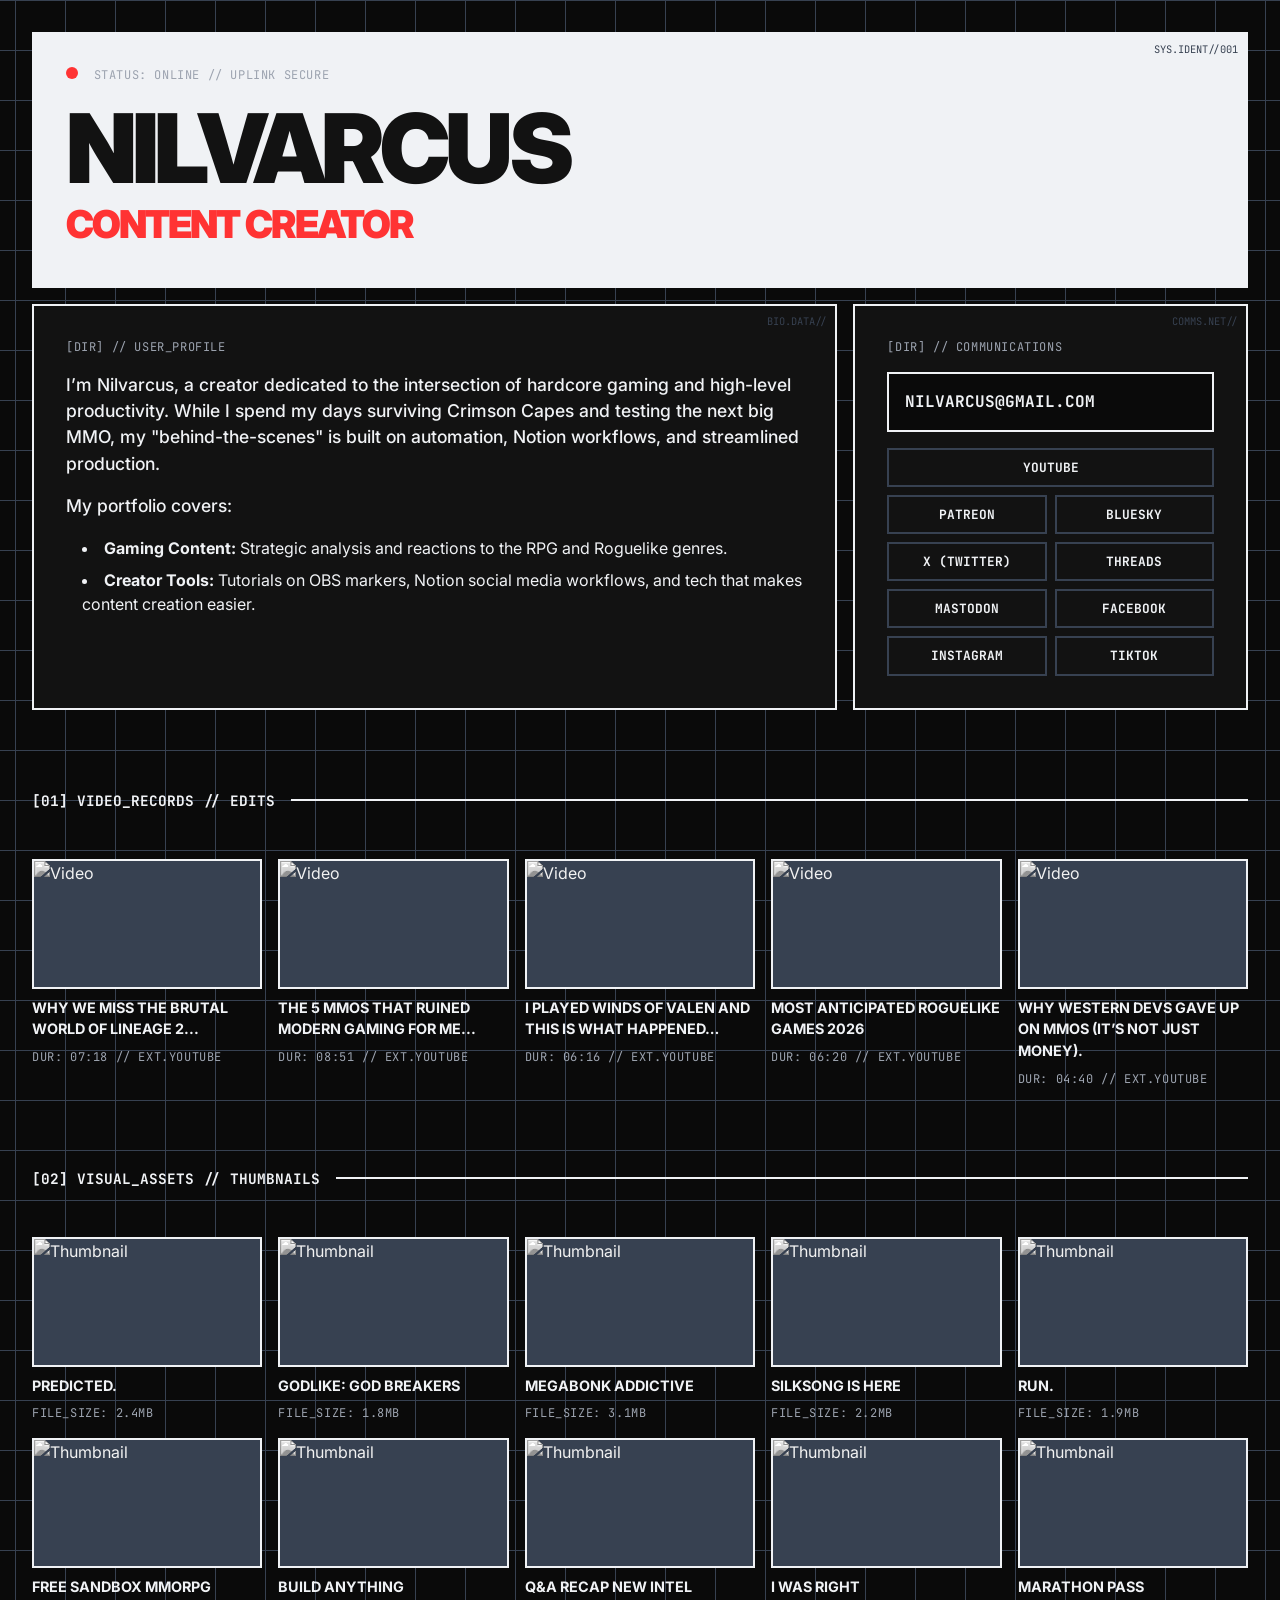
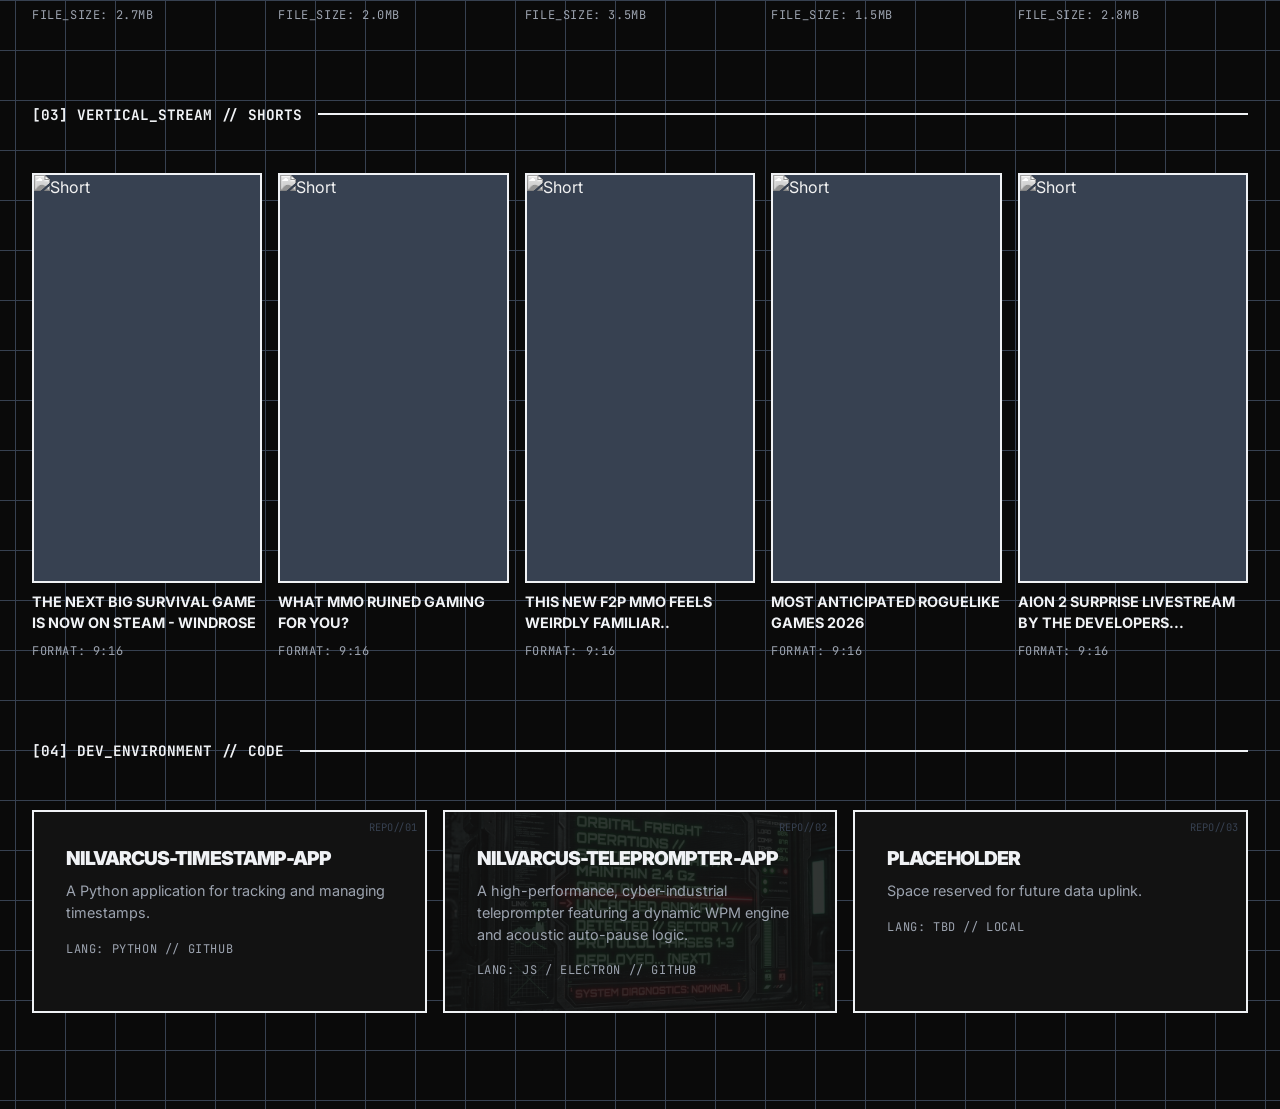
==== index.html @ 3abfadd4 "Added Patreon link and optimized social grid layout" ====
<!DOCTYPE html>
<html lang="en">

<head>
    <meta charset="UTF-8">
    <meta name="viewport" content="width=device-width, initial-scale=1.0">
    <title>NILVARCUS // DATABASE</title>
    <!-- Google Fonts for the Graphic Realism look -->
    <link
        href="https://fonts.googleapis.com/css2?family=Inter:wght@400;700;900&family=JetBrains+Mono:wght@400;700&display=swap"
        rel="stylesheet">

    <link rel="stylesheet" href="style.css">
</head>

<body>

    <div class="bento-container">

        <!-- HEADER / HERO -->
        <header class="bento-card hero" data-label="SYS.IDENT//001">
            <div class="mono-tag" style="color:var(--text-muted); margin-bottom: 1rem;">
                <span class="status-dot"></span> STATUS: ONLINE // UPLINK SECURE
            </div>
            <h1>NILVARCUS</h1>
            <h2>CONTENT CREATOR</h2>
        </header>

        <!-- ABOUT SECTION -->
        <section class="bento-card about" data-label="BIO.DATA//">
            <div class="mono-tag" style="margin-bottom: 1rem;">[DIR] // USER_PROFILE</div>
            <p>I’m Nilvarcus, a creator dedicated to the intersection of hardcore gaming and high-level productivity.
                While I spend my days surviving Crimson Capes and testing the next big MMO, my "behind-the-scenes" is
                built on automation, Notion workflows, and streamlined production.</p>
            <p style="margin-bottom: 1rem;">My portfolio covers:</p>
            <ul style="list-style-position: inside; margin-left: 1rem; margin-bottom: 1rem;">
                <li style="margin-bottom: 0.5rem;"><strong>Gaming Content:</strong> Strategic analysis and reactions to
                    the RPG and Roguelike genres.</li>
                <li><strong>Creator Tools:</strong> Tutorials on OBS markers, Notion social media workflows, and tech
                    that makes content creation easier.</li>
            </ul>
        </section>

        <!-- CONTACT & SOCIALS -->
        <section class="bento-card contact" data-label="COMMS.NET//">
            <div class="mono-tag">[DIR] // COMMUNICATIONS</div>
            <a href="mailto:Nilvarcus@gmail.com" class="email-link interactive">NILVARCUS@GMAIL.COM</a>

            <div class="social-grid">
                <a href="https://www.youtube.com/@Nilvarcus" target="_blank" class="social-btn full-width">YOUTUBE</a>
                <a href="https://www.patreon.com/cw/Nilvarcus" target="_blank" class="social-btn">PATREON</a>
                <a href="https://bsky.app/profile/nilvarcus.bsky.social" target="_blank" class="social-btn">BLUESKY</a>
                <a href="https://x.com/Nilvarcus" target="_blank" class="social-btn">X (TWITTER)</a>
                <a href="https://www.threads.com/@nilvarcus" target="_blank" class="social-btn">THREADS</a>
                <a href="https://streamers.social/@Nilvarcus" target="_blank" class="social-btn">MASTODON</a>
                <a href="https://www.facebook.com/Nilvarcus/" target="_blank" class="social-btn">FACEBOOK</a>
                <a href="https://www.instagram.com/nilvarcus/" target="_blank" class="social-btn">INSTAGRAM</a>
                <a href="https://www.tiktok.com/@nilvarcus" target="_blank" class="social-btn">TIKTOK</a>
            </div>
        </section>

        <!-- LONG-FORM VIDEOS -->
        <div style="grid-column: span 12;">
            <div class="section-header">[01] VIDEO_RECORDS // EDITS</div>
        </div>

        <div class="media-grid">
            <!-- Video Item 1 -->
            <a href="https://www.youtube.com/watch?v=8wLvxwbaZNo&t=1s" target="_blank" class="media-item">
                <div class="media-box"><img src="https://img.youtube.com/vi/8wLvxwbaZNo/maxresdefault.jpg" alt="Video">
                </div>
                <div class="media-title">Why We Miss The Brutal World Of Lineage 2...</div>
                <div class="mono-tag">DUR: 07:18 // EXT.YOUTUBE</div>
            </a>
            <!-- Video Item 2 -->
            <a href="https://youtu.be/vD6t2dggmAY?si=PiBr9JGi9i-dcYiD" target="_blank" class="media-item">
                <div class="media-box"><img src="https://img.youtube.com/vi/vD6t2dggmAY/maxresdefault.jpg" alt="Video">
                </div>
                <div class="media-title">The 5 MMOs That Ruined Modern Gaming For Me...</div>
                <div class="mono-tag">DUR: 08:51 // EXT.YOUTUBE</div>
            </a>
            <!-- Video Item 3 -->
            <a href="https://www.youtube.com/watch?v=uuQFwgBmgrY&t" target="_blank" class="media-item">
                <div class="media-box"><img src="https://img.youtube.com/vi/uuQFwgBmgrY/maxresdefault.jpg" alt="Video">
                </div>
                <div class="media-title">I Played Winds Of Valen And This is WHAT Happened…</div>
                <div class="mono-tag">DUR: 06:16 // EXT.YOUTUBE</div>
            </a>
            <!-- Video Item 4 -->
            <a href="https://youtu.be/2qkjxxqyCuw?si=rV7hCcsPzJQik1EM" target="_blank" class="media-item">
                <div class="media-box"><img src="https://img.youtube.com/vi/2qkjxxqyCuw/maxresdefault.jpg" alt="Video">
                </div>
                <div class="media-title">Most Anticipated Roguelike Games 2026</div>
                <div class="mono-tag">DUR: 06:20 // EXT.YOUTUBE</div>
            </a>
            <!-- Video Item 5 -->
            <a href="https://www.youtube.com/watch?v=YSkvpg55gPU" target="_blank" class="media-item">
                <div class="media-box"><img src="https://img.youtube.com/vi/YSkvpg55gPU/maxresdefault.jpg" alt="Video">
                </div>
                <div class="media-title">Why Western Devs Gave Up on MMOs (It’s Not Just Money).</div>
                <div class="mono-tag">DUR: 04:40 // EXT.YOUTUBE</div>
            </a>
        </div>

        <!-- THUMBNAIL ART -->
        <div style="grid-column: span 12;">
            <div class="section-header">[02] VISUAL_ASSETS // THUMBNAILS</div>
        </div>

        <div class="media-grid thumb-grid">
            <!-- Generating 10 Thumbnail Placeholders using JS below, but adding one purely in HTML as an example -->
            <a href="https://www.youtube.com/watch?v=U3a4oB4fof8" target="_blank" class="media-item">
                <div class="media-box"><img src="https://img.youtube.com/vi/U3a4oB4fof8/maxresdefault.jpg"
                        alt="Thumbnail"></div>
                <div class="media-title">Predicted.</div>
                <div class="mono-tag">FILE_SIZE: 2.4MB</div>
            </a>
            <a href="https://www.youtube.com/watch?v=uNAtKGoj_SI&t=23s&pp=0gcJCa4KAYcqIYzv" target="_blank"
                class="media-item">
                <div class="media-box"><img src="https://img.youtube.com/vi/uNAtKGoj_SI/maxresdefault.jpg"
                        alt="Thumbnail"></div>
                <div class="media-title">Godlike: God Breakers</div>
                <div class="mono-tag">FILE_SIZE: 1.8MB</div>
            </a>
            <a href="https://www.youtube.com/watch?v=H7A0boyWCVM&t=4s" target="_blank" class="media-item">
                <div class="media-box"><img src="https://img.youtube.com/vi/H7A0boyWCVM/maxresdefault.jpg"
                        alt="Thumbnail"></div>
                <div class="media-title">Megabonk Addictive</div>
                <div class="mono-tag">FILE_SIZE: 3.1MB</div>
            </a>
            <a href="https://www.youtube.com/watch?v=93KFbnkNHVo&t=203s" target="_blank" class="media-item">
                <div class="media-box"><img src="https://img.youtube.com/vi/93KFbnkNHVo/maxresdefault.jpg"
                        alt="Thumbnail"></div>
                <div class="media-title">Silksong Is Here</div>
                <div class="mono-tag">FILE_SIZE: 2.2MB</div>
            </a>
            <a href="https://www.youtube.com/watch?v=728hEKmczBE&t=1s" target="_blank" class="media-item">
                <div class="media-box"><img src="https://img.youtube.com/vi/728hEKmczBE/maxresdefault.jpg"
                        alt="Thumbnail"></div>
                <div class="media-title">Run.</div>
                <div class="mono-tag">FILE_SIZE: 1.9MB</div>
            </a>
            <a href="https://www.youtube.com/watch?v=q1qDMoct5Kg" target="_blank" class="media-item">
                <div class="media-box"><img src="https://img.youtube.com/vi/q1qDMoct5Kg/maxresdefault.jpg"
                        alt="Thumbnail"></div>
                <div class="media-title">Free Sandbox MMORPG</div>
                <div class="mono-tag">FILE_SIZE: 2.7MB</div>
            </a>
            <a href="https://www.youtube.com/watch?v=xzQAgUKbMww&t=81s" target="_blank" class="media-item">
                <div class="media-box"><img src="https://img.youtube.com/vi/xzQAgUKbMww/maxresdefault.jpg"
                        alt="Thumbnail"></div>
                <div class="media-title">Build Anything</div>
                <div class="mono-tag">FILE_SIZE: 2.0MB</div>
            </a>
            <a href="https://www.youtube.com/watch?v=qUnbCE_rZ2c&t=50s" target="_blank" class="media-item">
                <div class="media-box"><img src="https://img.youtube.com/vi/qUnbCE_rZ2c/maxresdefault.jpg"
                        alt="Thumbnail"></div>
                <div class="media-title">Q&A Recap New Intel</div>
                <div class="mono-tag">FILE_SIZE: 3.5MB</div>
            </a>
            <a href="https://www.youtube.com/watch?v=ng0nsforauw" target="_blank" class="media-item">
                <div class="media-box"><img src="https://img.youtube.com/vi/ng0nsforauw/maxresdefault.jpg"
                        alt="Thumbnail"></div>
                <div class="media-title">I Was Right</div>
                <div class="mono-tag">FILE_SIZE: 1.5MB</div>
            </a>
            <a href="https://www.youtube.com/watch?v=VPuTJ3HJSdk" target="_blank" class="media-item">
                <div class="media-box"><img src="https://img.youtube.com/vi/VPuTJ3HJSdk/maxresdefault.jpg"
                        alt="Thumbnail"></div>
                <div class="media-title">Marathon Pass</div>
                <div class="mono-tag">FILE_SIZE: 2.8MB</div>
            </a>
        </div>

        <!-- SHORT FORM CONTENT -->
        <div style="grid-column: span 12;">
            <div class="section-header">[03] VERTICAL_STREAM // SHORTS</div>
        </div>

        <div class="media-grid shorts-grid">
            <!-- Short 1 -->
            <a href="https://www.youtube.com/shorts/4mW2EWRO_vQ" target="_blank" class="media-item video-hover-item"
                data-video-id="4mW2EWRO_vQ">
                <div class="media-box">
                    <img src="https://img.youtube.com/vi/4mW2EWRO_vQ/hq720.jpg" alt="Short">
                </div>
                <div class="media-title">The Next Big Survival Game Is Now On Steam - WINDROSE</div>
                <div class="mono-tag">FORMAT: 9:16</div>
            </a>
            <!-- Short 2 -->
            <a href="https://www.youtube.com/shorts/HBVidjdJDzo" target="_blank" class="media-item video-hover-item"
                data-video-id="HBVidjdJDzo">
                <div class="media-box">
                    <img src="https://img.youtube.com/vi/HBVidjdJDzo/hq720.jpg" alt="Short">
                </div>
                <div class="media-title">What MMO Ruined gaming for you?</div>
                <div class="mono-tag">FORMAT: 9:16</div>
            </a>
            <!-- Short 3 -->
            <a href="https://www.youtube.com/shorts/LsSQgPjr8c0" target="_blank" class="media-item video-hover-item"
                data-video-id="LsSQgPjr8c0">
                <div class="media-box">
                    <img src="https://img.youtube.com/vi/LsSQgPjr8c0/hq720.jpg" alt="Short">
                </div>
                <div class="media-title">This New F2P MMO Feels Weirdly Familiar..</div>
                <div class="mono-tag">FORMAT: 9:16</div>
            </a>
            <!-- Short 4 -->
            <a href="https://www.youtube.com/shorts/ws7rFDSNGMU" target="_blank" class="media-item video-hover-item"
                data-video-id="ws7rFDSNGMU">
                <div class="media-box">
                    <img src="https://img.youtube.com/vi/ws7rFDSNGMU/hq720.jpg" alt="Short">
                </div>
                <div class="media-title">Most Anticipated Roguelike Games 2026</div>
                <div class="mono-tag">FORMAT: 9:16</div>
            </a>
            <!-- Short 5 -->
            <a href="https://www.youtube.com/shorts/uhY5uO81K-s" target="_blank" class="media-item video-hover-item"
                data-video-id="uhY5uO81K-s">
                <div class="media-box">
                    <img src="https://img.youtube.com/vi/uhY5uO81K-s/hq720.jpg" alt="Short">
                </div>
                <div class="media-title">Aion 2 Surprise Livestream by the developers...</div>
                <div class="mono-tag">FORMAT: 9:16</div>
            </a>
        </div>

        <!-- CODING PROJECTS -->
        <div style="grid-column: span 12;">
            <div class="section-header">[04] DEV_ENVIRONMENT // CODE</div>
        </div>

        <div class="media-grid code-grid" style="margin-bottom: 4rem;">
            <!-- Code Projects -->
            <a href="https://github.com/Nilvarcus/Nilvarcus-Timestamp-App" target="_blank"
                class="bento-card interactive" data-label="REPO//01">
                <h3 style="margin-bottom: 0.5rem; font-size: 1.2rem;">Nilvarcus-Timestamp-App</h3>
                <p style="font-size: 0.9rem; margin-bottom: 1rem; color: var(--text-muted);">A Python application for
                    tracking and managing timestamps.</p>
                <div class="mono-tag">LANG: PYTHON // GITHUB</div>
            </a>
            <a href="https://github.com/Nilvarcus/Nilvarcus-Teleprompter-App" target="_blank"
                class="bento-card interactive" data-label="REPO//02"
                style="background-image: linear-gradient(rgba(18, 18, 18, 0.85), rgba(18, 18, 18, 0.85)), url('assets/teleprompter-preview.png'); background-size: cover; background-position: center;">
                <h3 style="margin-bottom: 0.5rem; font-size: 1.2rem;">Nilvarcus-Teleprompter-App</h3>
                <p style="font-size: 0.9rem; margin-bottom: 1rem; color: var(--text-muted);">A high-performance,
                    cyber-industrial teleprompter featuring a dynamic WPM engine and acoustic auto-pause logic.</p>
                <div class="mono-tag">LANG: JS / ELECTRON // GITHUB</div>
            </a>
            <a href="#" class="bento-card interactive" data-label="REPO//03">
                <h3 style="margin-bottom: 0.5rem; font-size: 1.2rem;">PLACEHOLDER</h3>
                <p style="font-size: 0.9rem; margin-bottom: 1rem; color: var(--text-muted);">Space reserved for future
                    data uplink.</p>
                <div class="mono-tag">LANG: TBD // LOCAL</div>
            </a>
        </div>

    </div>

    <!-- MODAL OVERLAY -->
    <div id="image-modal" class="modal">
        <span class="modal-close" id="modal-close">&times;</span>
        <img class="modal-content" id="modal-img">
    </div>

    <!-- Optional JS for minor tech effects (Terminal scrambling effect on hover) -->
    <script>
        // Modal Logic
        const modal = document.getElementById('image-modal');
        const modalImg = document.getElementById('modal-img');
        const modalClose = document.getElementById('modal-close');

        // Target only the thumbnail grid
        document.querySelectorAll('.thumb-grid .media-item').forEach(item => {
            item.addEventListener('click', event => {
                event.preventDefault(); // Prevent opening YouTube link
                const imgSrc = item.querySelector('img').src;
                modalImg.src = imgSrc;
                modal.classList.add('active');
            });
        });

        // Close modal handlers
        modalClose.addEventListener('click', () => {
            modal.classList.remove('active');
        });

        modal.addEventListener('click', (event) => {
            if (event.target === modal) {
                modal.classList.remove('active');
            }
        });

        // Hover Video Preview Logic
        document.querySelectorAll('.video-hover-item').forEach(item => {
            const box = item.querySelector('.media-box');
            const videoId = item.getAttribute('data-video-id');
            let hoverTimeout;

            item.addEventListener('mouseenter', () => {
                hoverTimeout = setTimeout(() => {
                    if (!box.querySelector('iframe')) {
                        const iframe = document.createElement('iframe');
                        iframe.src = `https://www.youtube.com/embed/${videoId}?autoplay=1&mute=1&controls=0&modestbranding=1&loop=1&playlist=${videoId}`;
                        iframe.style.position = 'absolute';
                        iframe.style.top = '0';
                        iframe.style.left = '0';
                        iframe.style.width = '100%';
                        iframe.style.height = '100%';
                        iframe.style.border = 'none';
                        iframe.style.pointerEvents = 'none';
                        box.appendChild(iframe);
                    }
                }, 300); // 300ms delay to prevent accidental loads while quickly moving the mouse
            });

            item.addEventListener('mouseleave', () => {
                clearTimeout(hoverTimeout);
                const iframe = box.querySelector('iframe');
                if (iframe) {
                    iframe.remove();
                }
            });
        });

        // Terminal scrambling effect on hover (FIXED FOR SMOOTHNESS)
        const letters = "ABCDEFGHIJKLMNOPQRSTUVWXYZ0123456789";

        document.querySelectorAll('.media-item').forEach(item => {
            const titleElement = item.querySelector('.media-title');
            if (!titleElement) return;

            // Use textContent instead of innerText to prevent layout-read bugs
            const originalText = titleElement.textContent;

            item.addEventListener('mouseenter', event => {
                let iterations = 0;

                // Clear any existing interval if the user moves the mouse fast
                clearInterval(item.hoverInterval);

                item.hoverInterval = setInterval(() => {
                    // Map over the original text length, not the mutating text
                    titleElement.textContent = originalText.split("")
                        .map((letter, index) => {
                            if (index < iterations) {
                                return originalText[index];
                            }
                            // Crucial Fix: Preserve spaces so word-wrapping stays exact 
                            // and doesn't cause the card to resize and glitch the mouse hover
                            if (originalText[index] === " ") {
                                return " ";
                            }
                            return letters[Math.floor(Math.random() * 26)];
                        })
                        .join("");

                    if (iterations >= originalText.length) {
                        clearInterval(item.hoverInterval);
                    }

                    // Reveal letters slightly slower (1/2 at a time) for a smoother look
                    iterations += 1 / 2;
                }, 30);
            });

            item.addEventListener('mouseleave', event => {
                clearInterval(item.hoverInterval);
                titleElement.textContent = originalText;
            });
        });
    </script>
</body>

</html>
---- style.css ----
/* =========================================
   CORE VARIABLES (THEME CONFIGURATION)
   ========================================= */
:root {
    --bg-color: #0A0A0A;
    /* Deep Void Black */
    --surface-color: #121212;
    /* Dark Surface Grey */
    --text-main: #F0F2F5;
    /* High-Vis Off-White */
    --text-muted: #9CA3AF;
    /* Technical Muted Grey */
    --border-color: #374151;
    /* Subtle Interface Lines */
    --accent-red: #FF3333;
    /* High-Vis Tactical Red */

    --font-sans: 'Inter', sans-serif;
    --font-mono: 'JetBrains Mono', monospace;
}

/* =========================================
   GLOBAL RESETS & BASE STYLES
   ========================================= */
* {
    box-sizing: border-box;
    margin: 0;
    padding: 0;
}

body {
    background-color: var(--bg-color);
    color: var(--text-main);
    font-family: var(--font-sans);
    line-height: 1.5;
    padding: 2rem;
    /* subtle blueprint grid background */
    background-image: linear-gradient(var(--border-color) 1px, transparent 1px),
        linear-gradient(90deg, var(--border-color) 1px, transparent 1px);
    background-size: 50px 50px;
    background-position: center top;
}

a {
    text-decoration: none;
    color: inherit;
}

/* =========================================
   TYPOGRAPHY & UTILITIES
   ========================================= */
h1,
h2,
h3 {
    text-transform: uppercase;
    letter-spacing: -0.05em;
    font-weight: 900;
}

.mono-tag {
    font-family: var(--font-mono);
    font-size: 0.75rem;
    text-transform: uppercase;
    color: var(--text-muted);
    letter-spacing: 0.05em;
}

.section-header {
    display: flex;
    align-items: center;
    gap: 1rem;
    margin: 4rem 0 2rem 0;
    font-family: var(--font-mono);
    font-size: 0.9rem;
    font-weight: 700;
    color: var(--text-main);
}

.section-header::after {
    content: "";
    flex-grow: 1;
    height: 2px;
    background-color: var(--text-main);
}

/* =========================================
   BENTO GRID SYSTEM
   ========================================= */
.bento-container {
    max-width: 1400px;
    margin: 0 auto;
    display: grid;
    grid-template-columns: repeat(12, 1fr);
    gap: 1rem;
}

.bento-card {
    background: var(--surface-color);
    border: 2px solid var(--text-main);
    /* Sharp, bold borders */
    padding: 2rem;
    position: relative;
    transition: all 0.1s ease-out;
    /* Snappy, industrial transition */
    overflow: hidden;
}

/* Decal System (Fake data tags in corners) */
.bento-card::before {
    content: attr(data-label);
    position: absolute;
    top: 0.5rem;
    right: 0.5rem;
    font-family: var(--font-mono);
    font-size: 0.65rem;
    color: var(--border-color);
}

/* Interactive Hover State */
.bento-card.interactive:hover {
    background-color: var(--accent-red);
    color: var(--surface-color);
    border-color: var(--text-main);
    transform: translateY(-4px);
    box-shadow: 8px 8px 0px var(--text-main);
    cursor: pointer;
}

.bento-card.interactive:hover .mono-tag,
.bento-card.interactive:hover p,
.bento-card.interactive:hover::before {
    color: var(--surface-color);
}

/* =========================================
   SPECIFIC SECTIONS
   ========================================= */

/* Hero Identity */
.hero {
    grid-column: span 12;
    display: flex;
    flex-direction: column;
    justify-content: center;
    background: var(--text-main);
    color: var(--surface-color);
}

.hero h1 {
    font-size: clamp(3rem, 8vw, 6rem);
    line-height: 1;
}

.hero h2 {
    color: var(--accent-red);
    font-size: clamp(1.5rem, 3vw, 2.5rem);
}

.status-dot {
    display: inline-block;
    width: 12px;
    height: 12px;
    background: var(--accent-red);
    border-radius: 50%;
    margin-right: 8px;
    animation: blink 2s infinite;
}

/* About Section */
.about {
    grid-column: span 8;
}

.about p {
    font-size: 1.1rem;
    margin-bottom: 1rem;
    font-weight: 500;
}

/* Contact & Socials */
.contact {
    grid-column: span 4;
    display: flex;
    flex-direction: column;
    gap: 1rem;
}

.email-link {
    display: inline-block;
    background: var(--bg-color);
    border: 2px solid var(--text-main);
    padding: 1rem;
    font-weight: 700;
    font-family: var(--font-mono);
}

.social-grid {
    display: grid;
    grid-template-columns: repeat(2, 1fr);
    gap: 0.5rem;
    margin-top: auto;
}

.social-btn {
    border: 2px solid var(--border-color);
    padding: 0.5rem;
    text-align: center;
    font-family: var(--font-mono);
    font-size: 0.8rem;
    font-weight: 700;
    transition: 0.1s;
}

.social-btn.full-width {
    grid-column: span 2;
}

.social-btn:hover {
    background: var(--text-main);
    color: var(--surface-color);
    border-color: var(--text-main);
}

/* Media Grids (Videos, Thumbnails, etc) */
.media-grid {
    grid-column: span 12;
    display: grid;
    grid-template-columns: repeat(5, 1fr);
    gap: 1rem;
}

.media-grid.thumb-grid {
    grid-template-columns: repeat(5, 1fr);
}

.media-grid.code-grid {
    grid-template-columns: repeat(3, 1fr);
}

.media-item {
    display: flex;
    flex-direction: column;
    gap: 0.5rem;
}

.media-box {
    background: var(--border-color);
    aspect-ratio: 16/9;
    width: 100%;
    border: 2px solid var(--text-main);
    position: relative;
    overflow: hidden;
    transition: 0.1s;
}

/* Shorts are vertical */
.shorts-grid .media-box {
    aspect-ratio: 9/16;
}

.media-box img {
    width: 100%;
    height: 100%;
    object-fit: cover;
    filter: grayscale(100%);
    /* Fits the sterile vibe */
    transition: 0.1s;
}

.media-item:hover .media-box {
    border-color: var(--accent-red);
    box-shadow: 4px 4px 0px var(--accent-red);
}

.media-item:hover img {
    filter: grayscale(0%);
    /* Color returns on hover */
}

.media-title {
    font-weight: 700;
    font-size: 0.9rem;
    text-transform: uppercase;
}

/* Animations & Responsiveness */
@keyframes blink {

    0%,
    100% {
        opacity: 1;
    }

    50% {
        opacity: 0;
    }
}

@media (max-width: 1024px) {
    .about {
        grid-column: span 12;
    }

    .contact {
        grid-column: span 12;
    }

    .media-grid {
        grid-template-columns: repeat(2, 1fr);
    }

    .media-grid.thumb-grid {
        grid-template-columns: repeat(3, 1fr);
    }
}

@media (max-width: 768px) {
    body {
        padding: 1rem;
    }

    .media-grid,
    .media-grid.thumb-grid,
    .media-grid.code-grid {
        grid-template-columns: 1fr;
    }
}

/* =========================================
   MODAL OVERLAY
   ========================================= */
.modal {
    display: none;
    position: fixed;
    z-index: 1000;
    left: 0;
    top: 0;
    width: 100%;
    height: 100%;
    background-color: rgba(10, 10, 10, 0.9);
    /* Heavy Black with opacity */
    justify-content: center;
    align-items: center;
}

.modal.active {
    display: flex;
}

.modal-content {
    max-width: 90%;
    max-height: 90%;
    border: 2px solid var(--accent-red);
    box-shadow: 8px 8px 0px var(--text-main);
    animation: zoomIn 0.2s ease-out;
}

.modal-close {
    position: absolute;
    top: 20px;
    right: 30px;
    color: var(--surface-color);
    font-size: 40px;
    font-weight: 900;
    cursor: pointer;
    font-family: var(--font-mono);
    transition: color 0.2s;
}

.modal-close:hover {
    color: var(--accent-red);
}

@keyframes zoomIn {
    from {
        transform: scale(0.95);
        opacity: 0;
    }

    to {
        transform: scale(1);
        opacity: 1;
    }
}
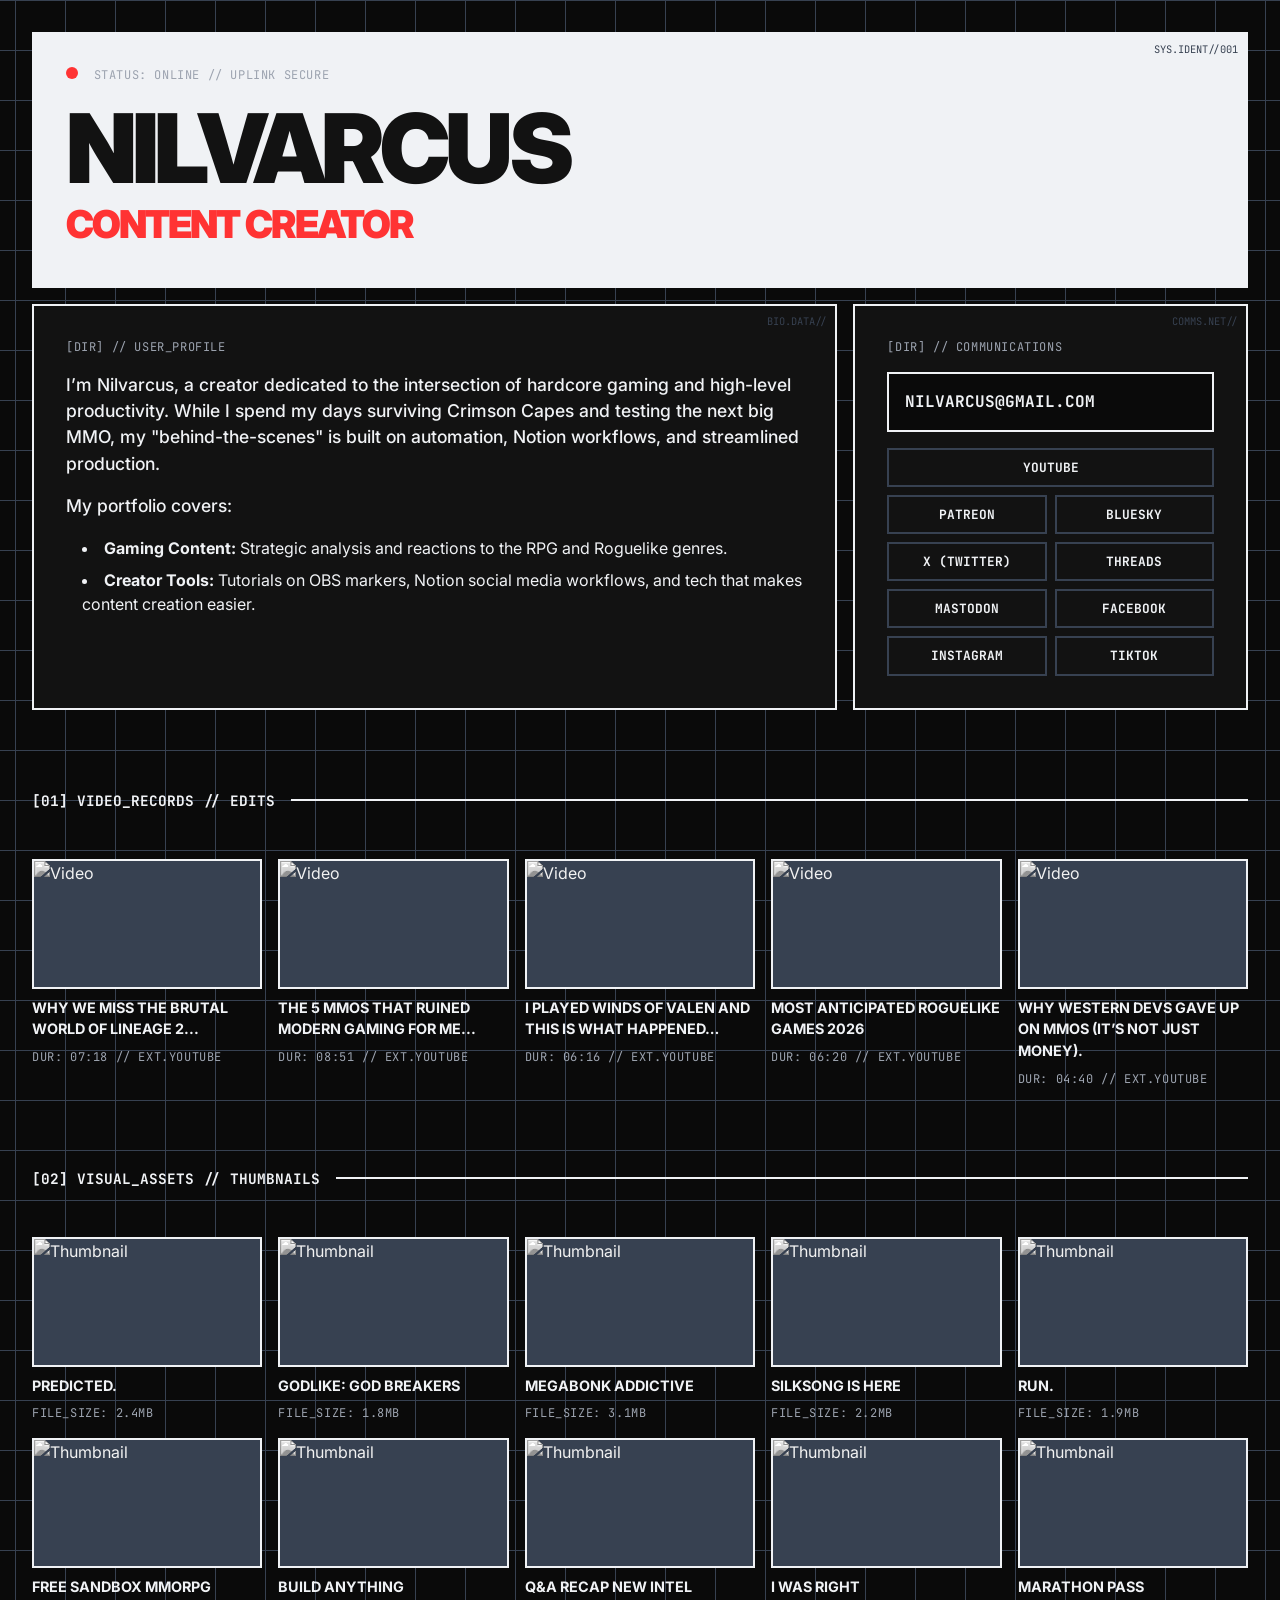
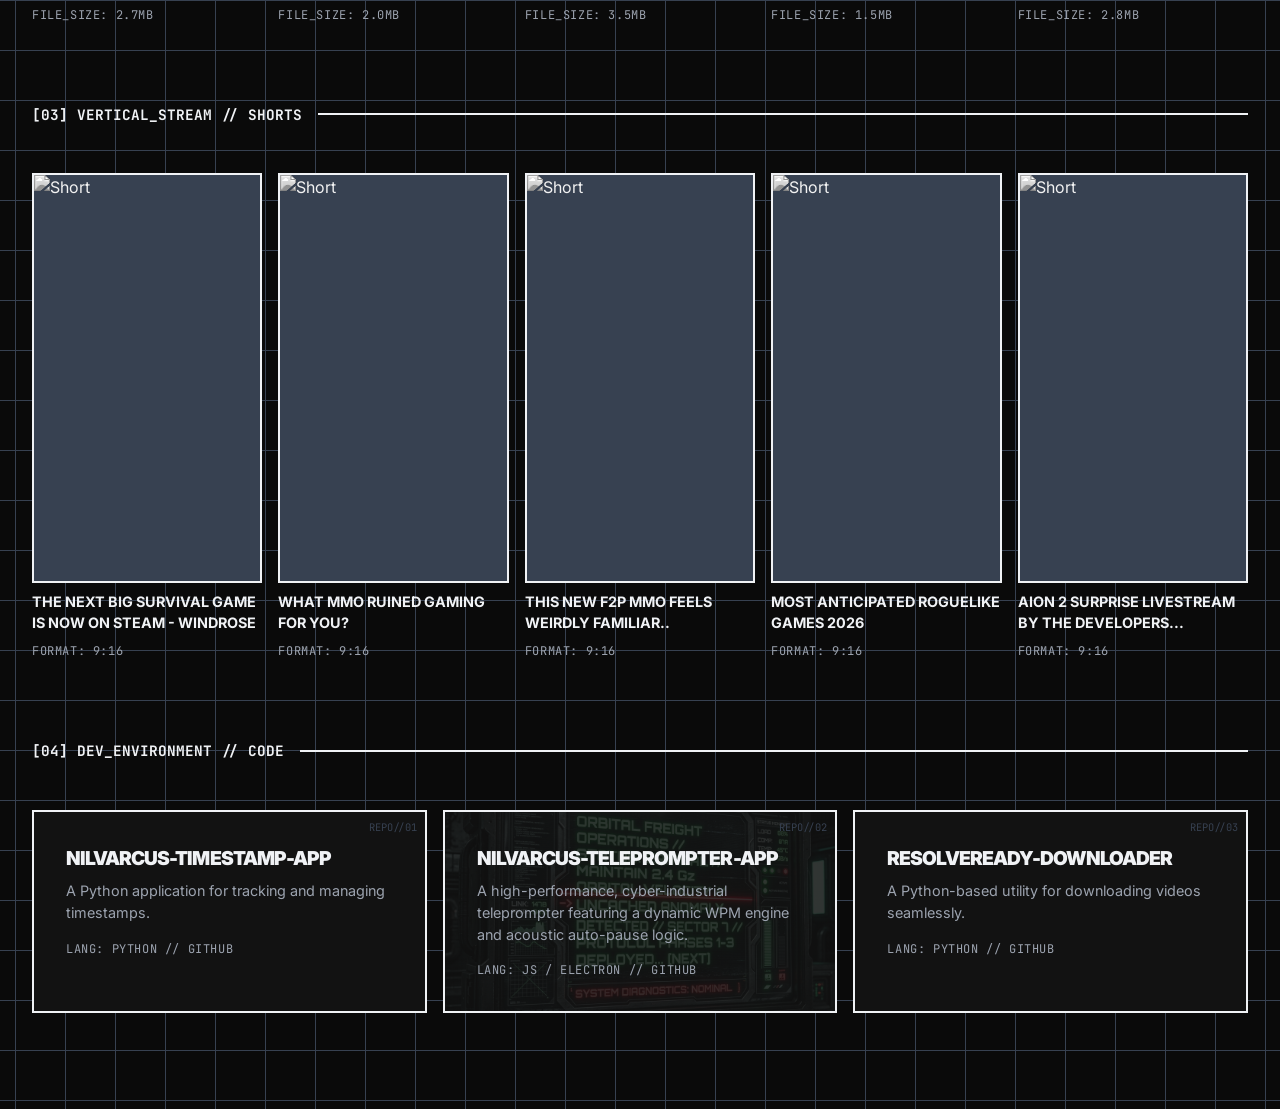
==== commit ff25b6e5: "Add ResolveReady-Downloader to portfolio" ====
--- a/index.html
+++ b/index.html
@@ -247,11 +247,10 @@
                     cyber-industrial teleprompter featuring a dynamic WPM engine and acoustic auto-pause logic.</p>
                 <div class="mono-tag">LANG: JS / ELECTRON // GITHUB</div>
             </a>
-            <a href="#" class="bento-card interactive" data-label="REPO//03">
-                <h3 style="margin-bottom: 0.5rem; font-size: 1.2rem;">PLACEHOLDER</h3>
-                <p style="font-size: 0.9rem; margin-bottom: 1rem; color: var(--text-muted);">Space reserved for future
-                    data uplink.</p>
-                <div class="mono-tag">LANG: TBD // LOCAL</div>
+            <a href="https://github.com/Nilvarcus/ResolveReady-Downloader" target="_blank" class="bento-card interactive" data-label="REPO//03">
+                <h3 style="margin-bottom: 0.5rem; font-size: 1.2rem;">ResolveReady-Downloader</h3>
+                <p style="font-size: 0.9rem; margin-bottom: 1rem; color: var(--text-muted);">A Python-based utility for downloading videos seamlessly.</p>
+                <div class="mono-tag">LANG: PYTHON // GITHUB</div>
             </a>
         </div>
 
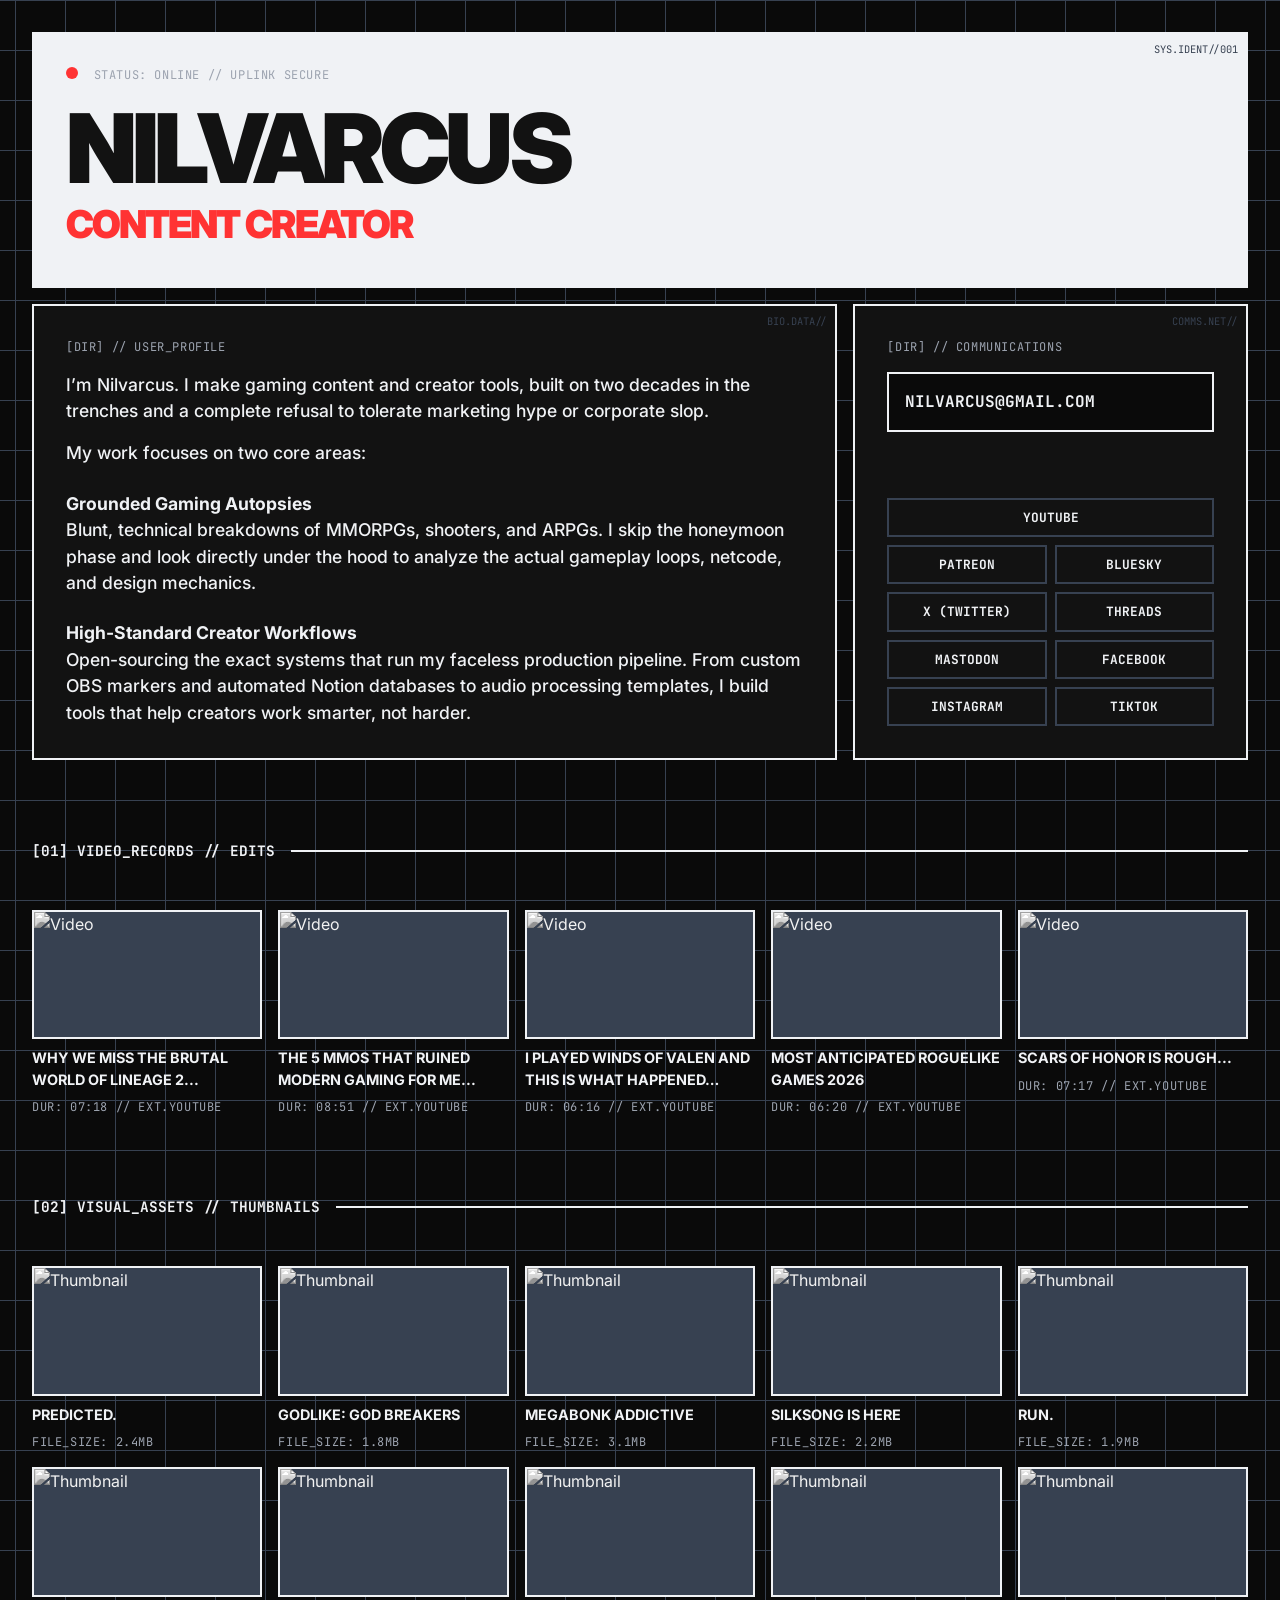
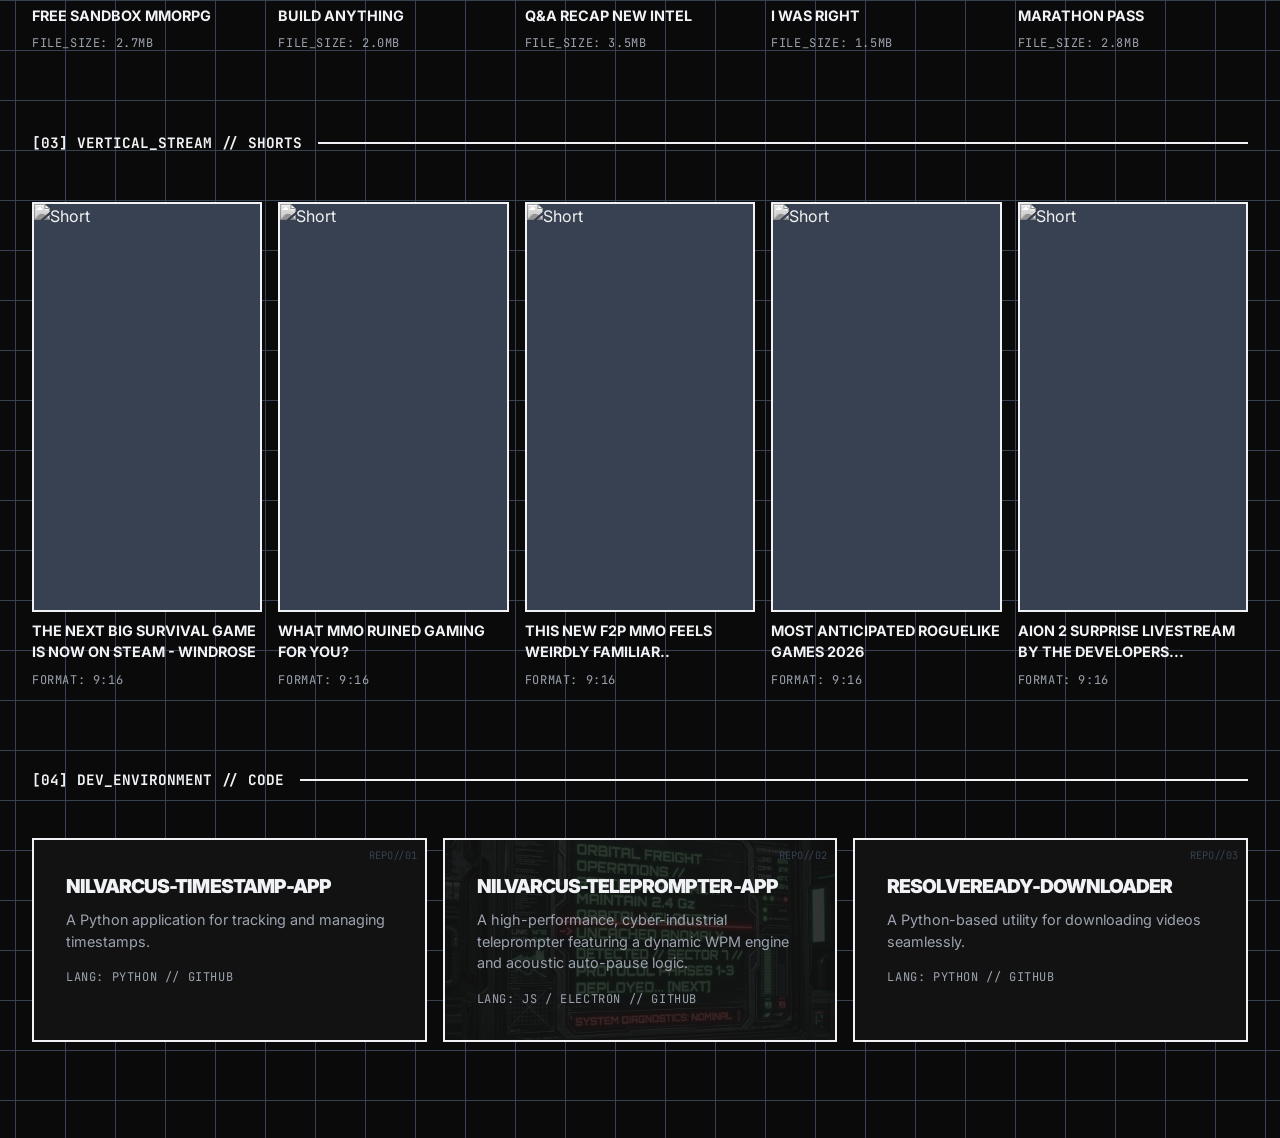
==== commit 3c363c46: "update user profile bio with new copy-ready content" ====
--- a/index.html
+++ b/index.html
@@ -29,16 +29,12 @@
         <!-- ABOUT SECTION -->
         <section class="bento-card about" data-label="BIO.DATA//">
             <div class="mono-tag" style="margin-bottom: 1rem;">[DIR] // USER_PROFILE</div>
-            <p>I’m Nilvarcus, a creator dedicated to the intersection of hardcore gaming and high-level productivity.
-                While I spend my days surviving Crimson Capes and testing the next big MMO, my "behind-the-scenes" is
-                built on automation, Notion workflows, and streamlined production.</p>
-            <p style="margin-bottom: 1rem;">My portfolio covers:</p>
-            <ul style="list-style-position: inside; margin-left: 1rem; margin-bottom: 1rem;">
-                <li style="margin-bottom: 0.5rem;"><strong>Gaming Content:</strong> Strategic analysis and reactions to
-                    the RPG and Roguelike genres.</li>
-                <li><strong>Creator Tools:</strong> Tutorials on OBS markers, Notion social media workflows, and tech
-                    that makes content creation easier.</li>
-            </ul>
+            <p>I’m Nilvarcus. I make gaming content and creator tools, built on two decades in the trenches and a complete refusal to tolerate marketing hype or corporate slop.</p>
+            <p style="margin-bottom: 1.5rem;">My work focuses on two core areas:</p>
+            <p style="margin-bottom: 1.5rem;"><strong>Grounded Gaming Autopsies</strong><br>
+            Blunt, technical breakdowns of MMORPGs, shooters, and ARPGs. I skip the honeymoon phase and look directly under the hood to analyze the actual gameplay loops, netcode, and design mechanics.</p>
+            <p style="margin-bottom: 0;"><strong>High-Standard Creator Workflows</strong><br>
+            Open-sourcing the exact systems that run my faceless production pipeline. From custom OBS markers and automated Notion databases to audio processing templates, I build tools that help creators work smarter, not harder.</p>
         </section>
 
         <!-- CONTACT & SOCIALS -->
@@ -94,11 +90,11 @@
                 <div class="mono-tag">DUR: 06:20 // EXT.YOUTUBE</div>
             </a>
             <!-- Video Item 5 -->
-            <a href="https://www.youtube.com/watch?v=YSkvpg55gPU" target="_blank" class="media-item">
-                <div class="media-box"><img src="https://img.youtube.com/vi/YSkvpg55gPU/maxresdefault.jpg" alt="Video">
-                </div>
-                <div class="media-title">Why Western Devs Gave Up on MMOs (It’s Not Just Money).</div>
-                <div class="mono-tag">DUR: 04:40 // EXT.YOUTUBE</div>
+            <a href="https://www.youtube.com/watch?v=tqoRL4MHp74&t=11s" target="_blank" class="media-item">
+                <div class="media-box"><img src="https://img.youtube.com/vi/tqoRL4MHp74/maxresdefault.jpg" alt="Video">
+                </div>
+                <div class="media-title">Scars of Honor is rough...</div>
+                <div class="mono-tag">DUR: 07:17 // EXT.YOUTUBE</div>
             </a>
         </div>
 
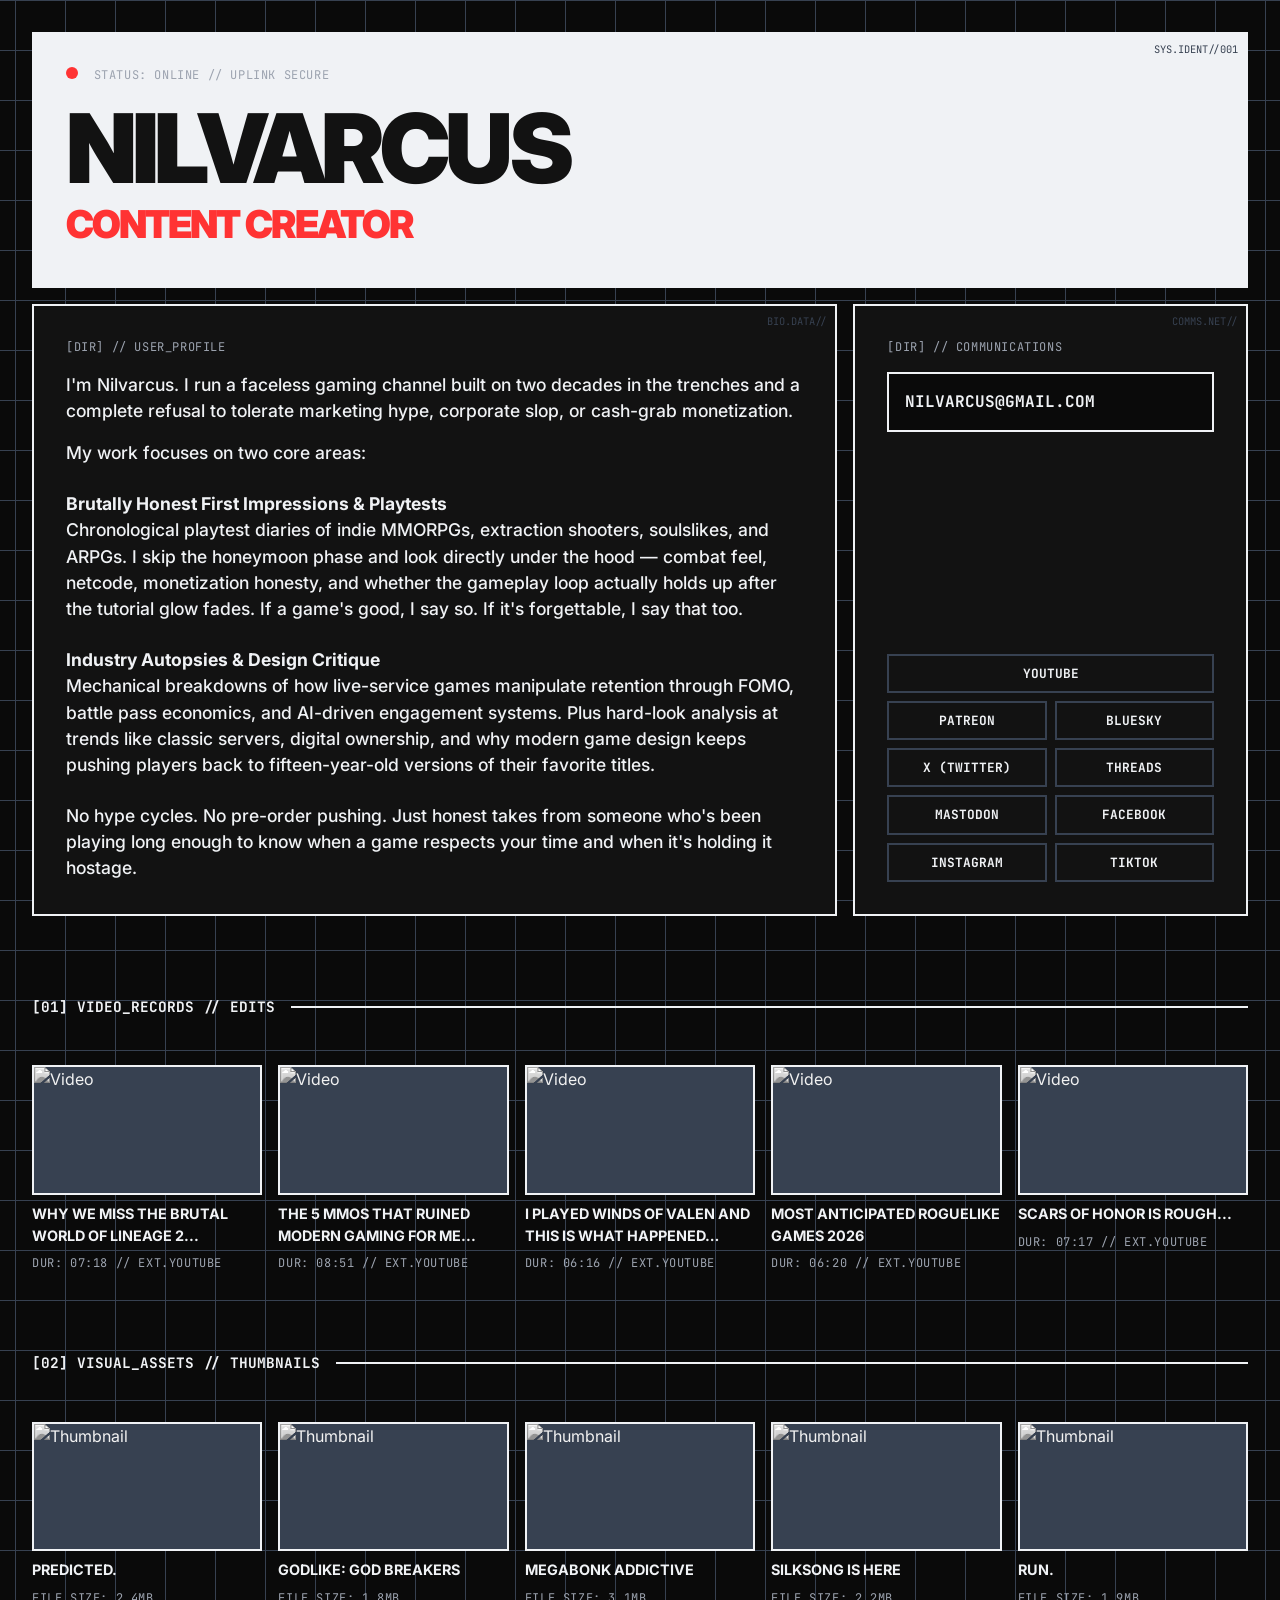
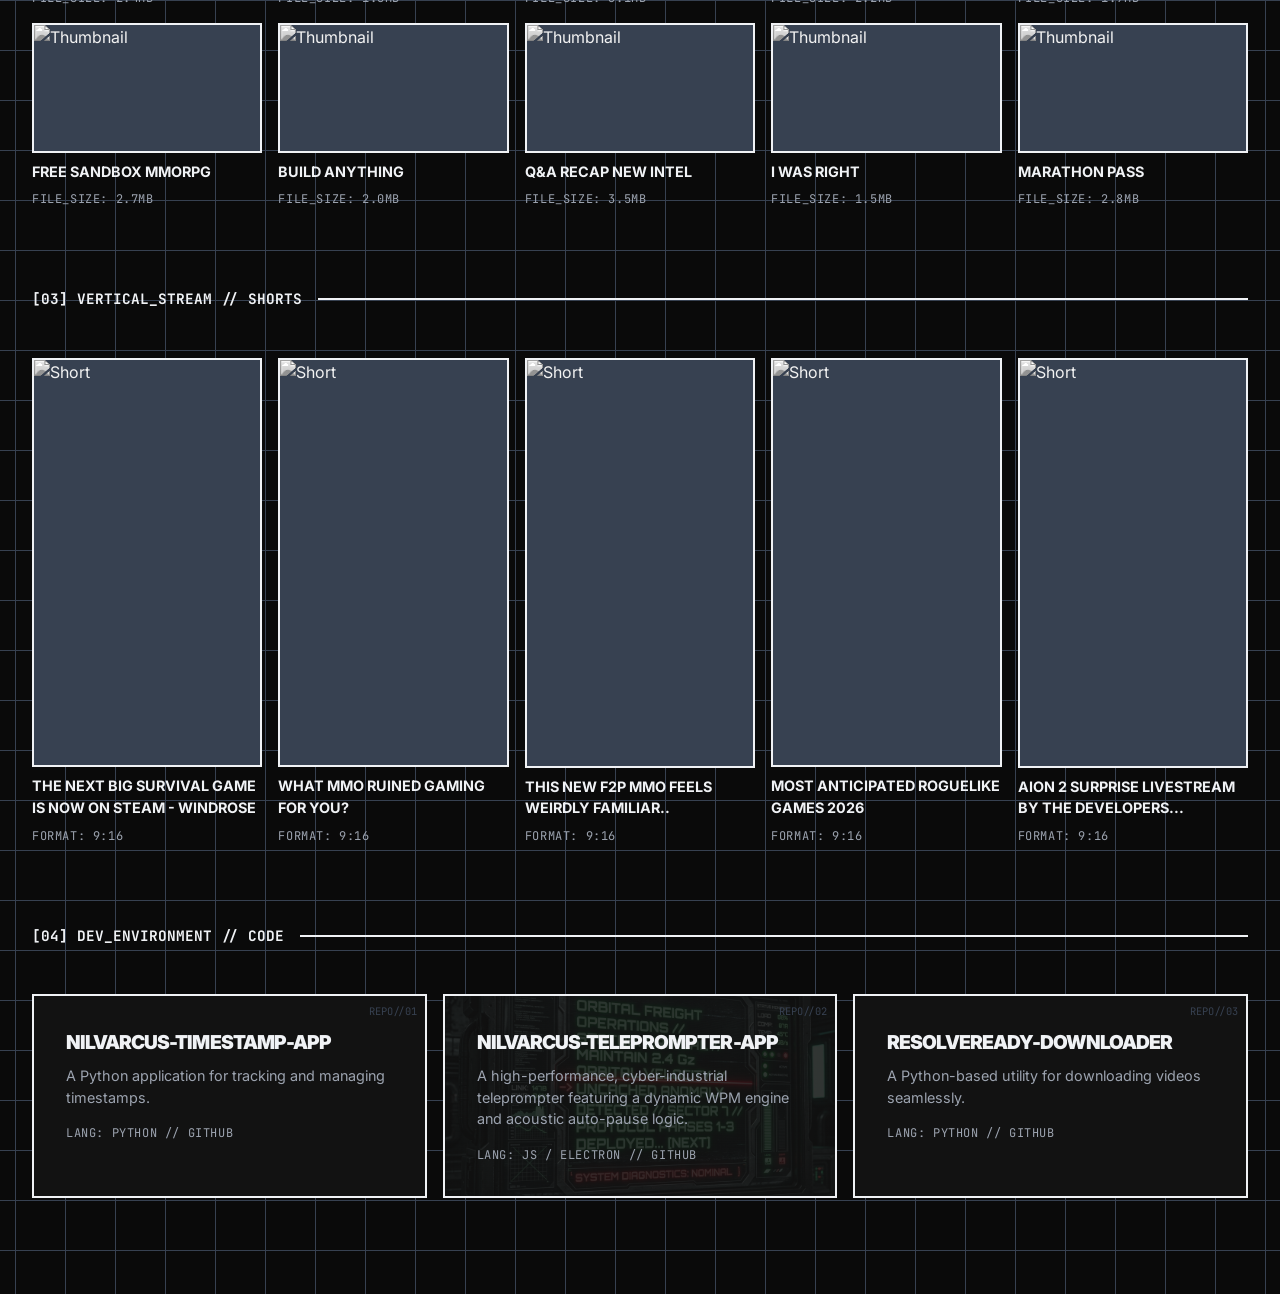
==== commit 45560d75: "Update about section with new bio copy" ====
--- a/index.html
+++ b/index.html
@@ -29,13 +29,14 @@
         <!-- ABOUT SECTION -->
         <section class="bento-card about" data-label="BIO.DATA//">
             <div class="mono-tag" style="margin-bottom: 1rem;">[DIR] // USER_PROFILE</div>
-            <p>I’m Nilvarcus. I make gaming content and creator tools, built on two decades in the trenches and a complete refusal to tolerate marketing hype or corporate slop.</p>
+            <p>I'm Nilvarcus. I run a faceless gaming channel built on two decades in the trenches and a complete refusal to tolerate marketing hype, corporate slop, or cash-grab monetization.</p>
             <p style="margin-bottom: 1.5rem;">My work focuses on two core areas:</p>
-            <p style="margin-bottom: 1.5rem;"><strong>Grounded Gaming Autopsies</strong><br>
-            Blunt, technical breakdowns of MMORPGs, shooters, and ARPGs. I skip the honeymoon phase and look directly under the hood to analyze the actual gameplay loops, netcode, and design mechanics.</p>
-            <p style="margin-bottom: 0;"><strong>High-Standard Creator Workflows</strong><br>
-            Open-sourcing the exact systems that run my faceless production pipeline. From custom OBS markers and automated Notion databases to audio processing templates, I build tools that help creators work smarter, not harder.</p>
-        </section>
+            <p style="margin-bottom: 1.5rem;"><strong>Brutally Honest First Impressions & Playtests</strong><br>
+            Chronological playtest diaries of indie MMORPGs, extraction shooters, soulslikes, and ARPGs. I skip the honeymoon phase and look directly under the hood — combat feel, netcode, monetization honesty, and whether the gameplay loop actually holds up after the tutorial glow fades. If a game's good, I say so. If it's forgettable, I say that too.</p>
+            <p style="margin-bottom: 1.5rem;"><strong>Industry Autopsies & Design Critique</strong><br>
+            Mechanical breakdowns of how live-service games manipulate retention through FOMO, battle pass economics, and AI-driven engagement systems. Plus hard-look analysis at trends like classic servers, digital ownership, and why modern game design keeps pushing players back to fifteen-year-old versions of their favorite titles.</p>
+            <p style="margin-bottom: 0;">No hype cycles. No pre-order pushing. Just honest takes from someone who's been playing long enough to know when a game respects your time and when it's holding it hostage.</p>
+        </section>
 
         <!-- CONTACT & SOCIALS -->
         <section class="bento-card contact" data-label="COMMS.NET//">
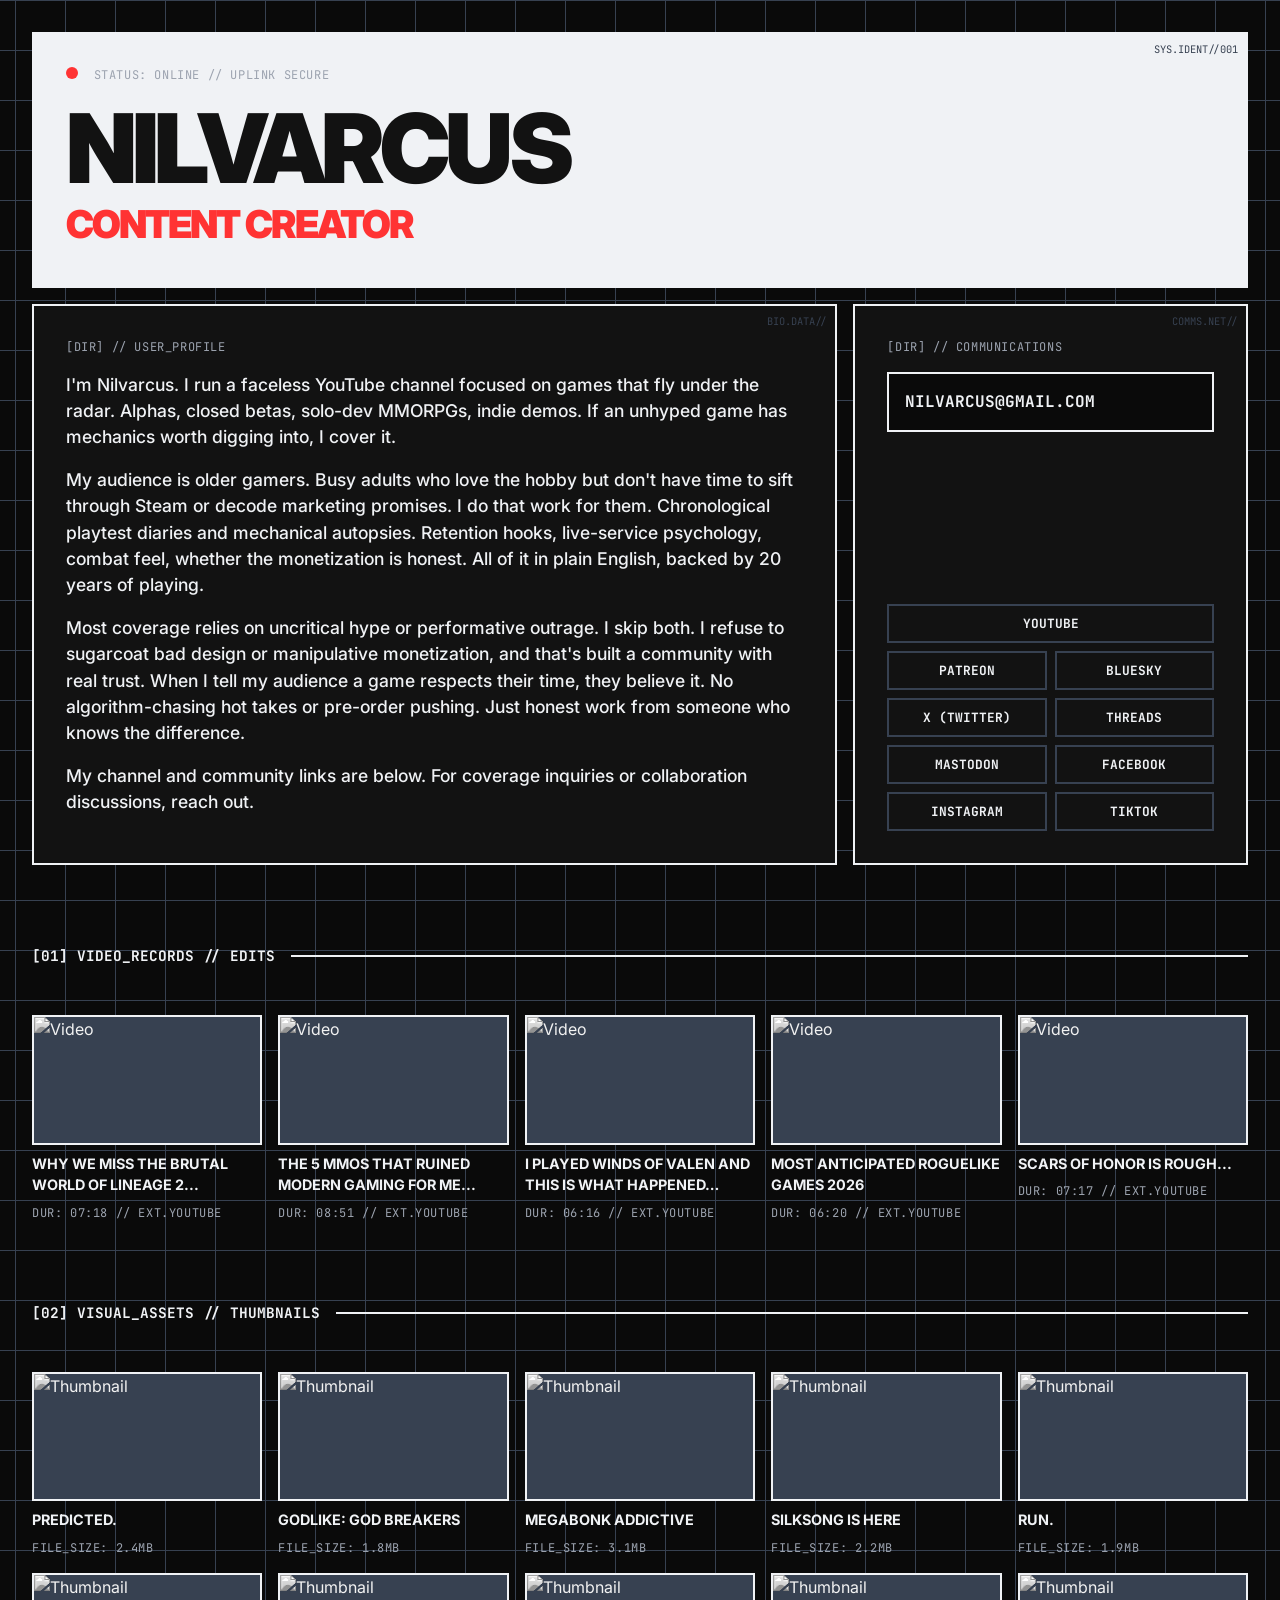
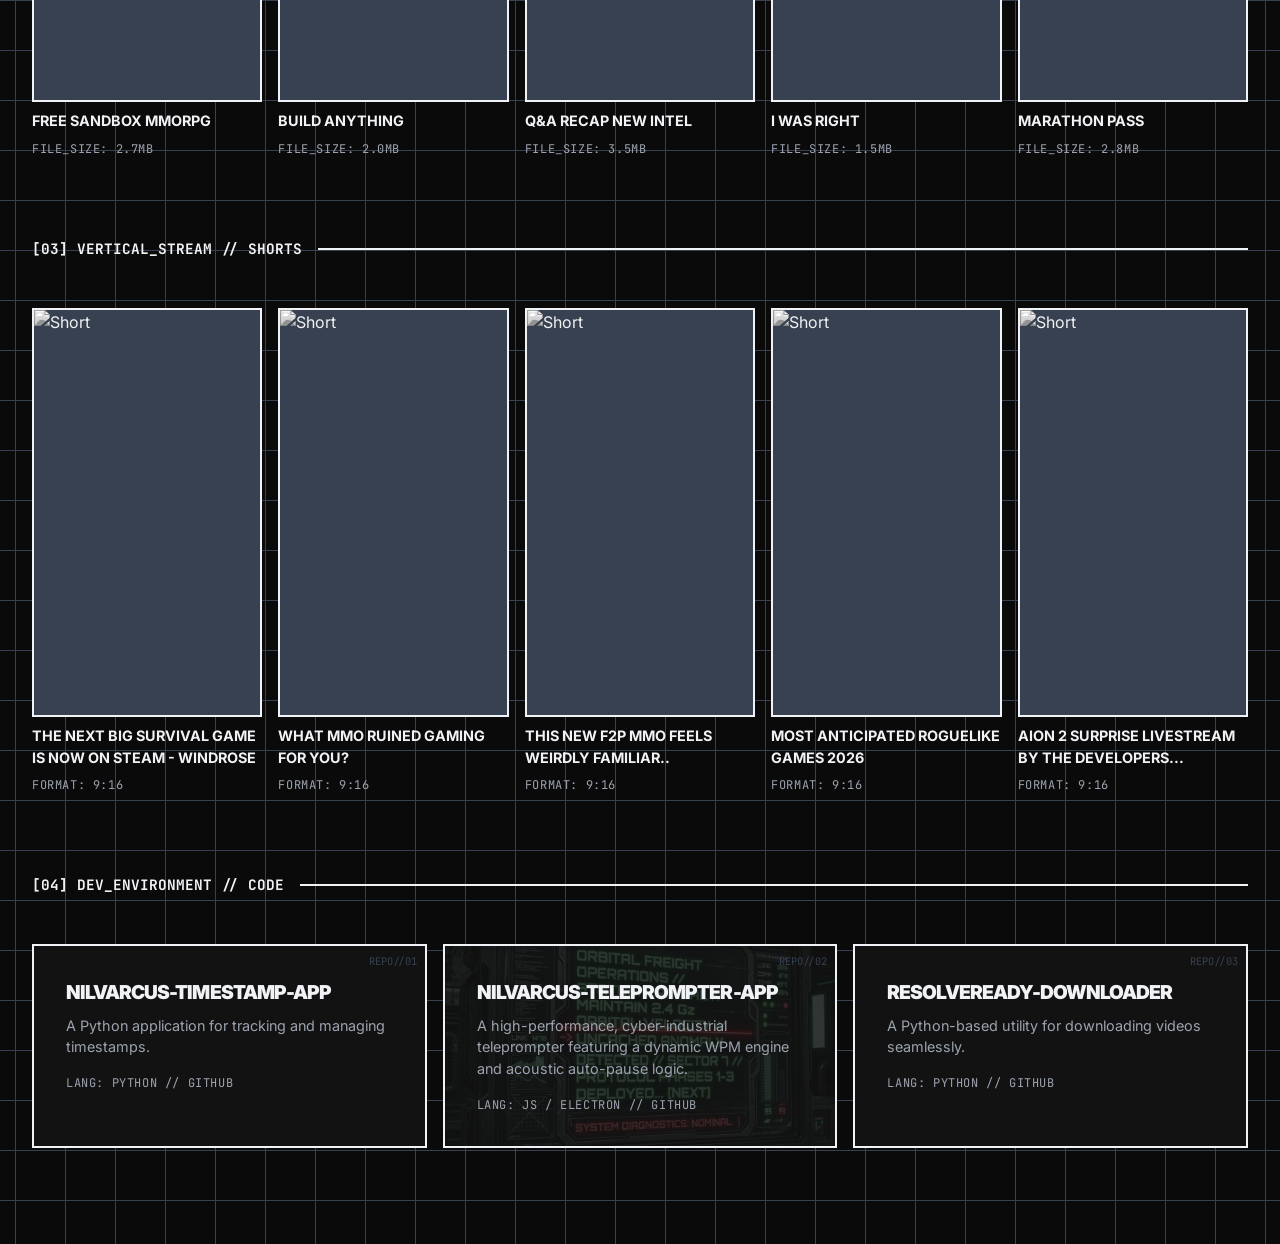
==== commit d8a3cb2b: "update about section with sharper positioning" ====
--- a/index.html
+++ b/index.html
@@ -29,13 +29,10 @@
         <!-- ABOUT SECTION -->
         <section class="bento-card about" data-label="BIO.DATA//">
             <div class="mono-tag" style="margin-bottom: 1rem;">[DIR] // USER_PROFILE</div>
-            <p>I'm Nilvarcus. I run a faceless gaming channel built on two decades in the trenches and a complete refusal to tolerate marketing hype, corporate slop, or cash-grab monetization.</p>
-            <p style="margin-bottom: 1.5rem;">My work focuses on two core areas:</p>
-            <p style="margin-bottom: 1.5rem;"><strong>Brutally Honest First Impressions & Playtests</strong><br>
-            Chronological playtest diaries of indie MMORPGs, extraction shooters, soulslikes, and ARPGs. I skip the honeymoon phase and look directly under the hood — combat feel, netcode, monetization honesty, and whether the gameplay loop actually holds up after the tutorial glow fades. If a game's good, I say so. If it's forgettable, I say that too.</p>
-            <p style="margin-bottom: 1.5rem;"><strong>Industry Autopsies & Design Critique</strong><br>
-            Mechanical breakdowns of how live-service games manipulate retention through FOMO, battle pass economics, and AI-driven engagement systems. Plus hard-look analysis at trends like classic servers, digital ownership, and why modern game design keeps pushing players back to fifteen-year-old versions of their favorite titles.</p>
-            <p style="margin-bottom: 0;">No hype cycles. No pre-order pushing. Just honest takes from someone who's been playing long enough to know when a game respects your time and when it's holding it hostage.</p>
+            <p>I'm Nilvarcus. I run a faceless YouTube channel focused on games that fly under the radar. Alphas, closed betas, solo-dev MMORPGs, indie demos. If an unhyped game has mechanics worth digging into, I cover it.</p>
+            <p>My audience is older gamers. Busy adults who love the hobby but don't have time to sift through Steam or decode marketing promises. I do that work for them. Chronological playtest diaries and mechanical autopsies. Retention hooks, live-service psychology, combat feel, whether the monetization is honest. All of it in plain English, backed by 20 years of playing.</p>
+            <p>Most coverage relies on uncritical hype or performative outrage. I skip both. I refuse to sugarcoat bad design or manipulative monetization, and that's built a community with real trust. When I tell my audience a game respects their time, they believe it. No algorithm-chasing hot takes or pre-order pushing. Just honest work from someone who knows the difference.</p>
+            <p>My channel and community links are below. For coverage inquiries or collaboration discussions, reach out.</p>
         </section>
 
         <!-- CONTACT & SOCIALS -->
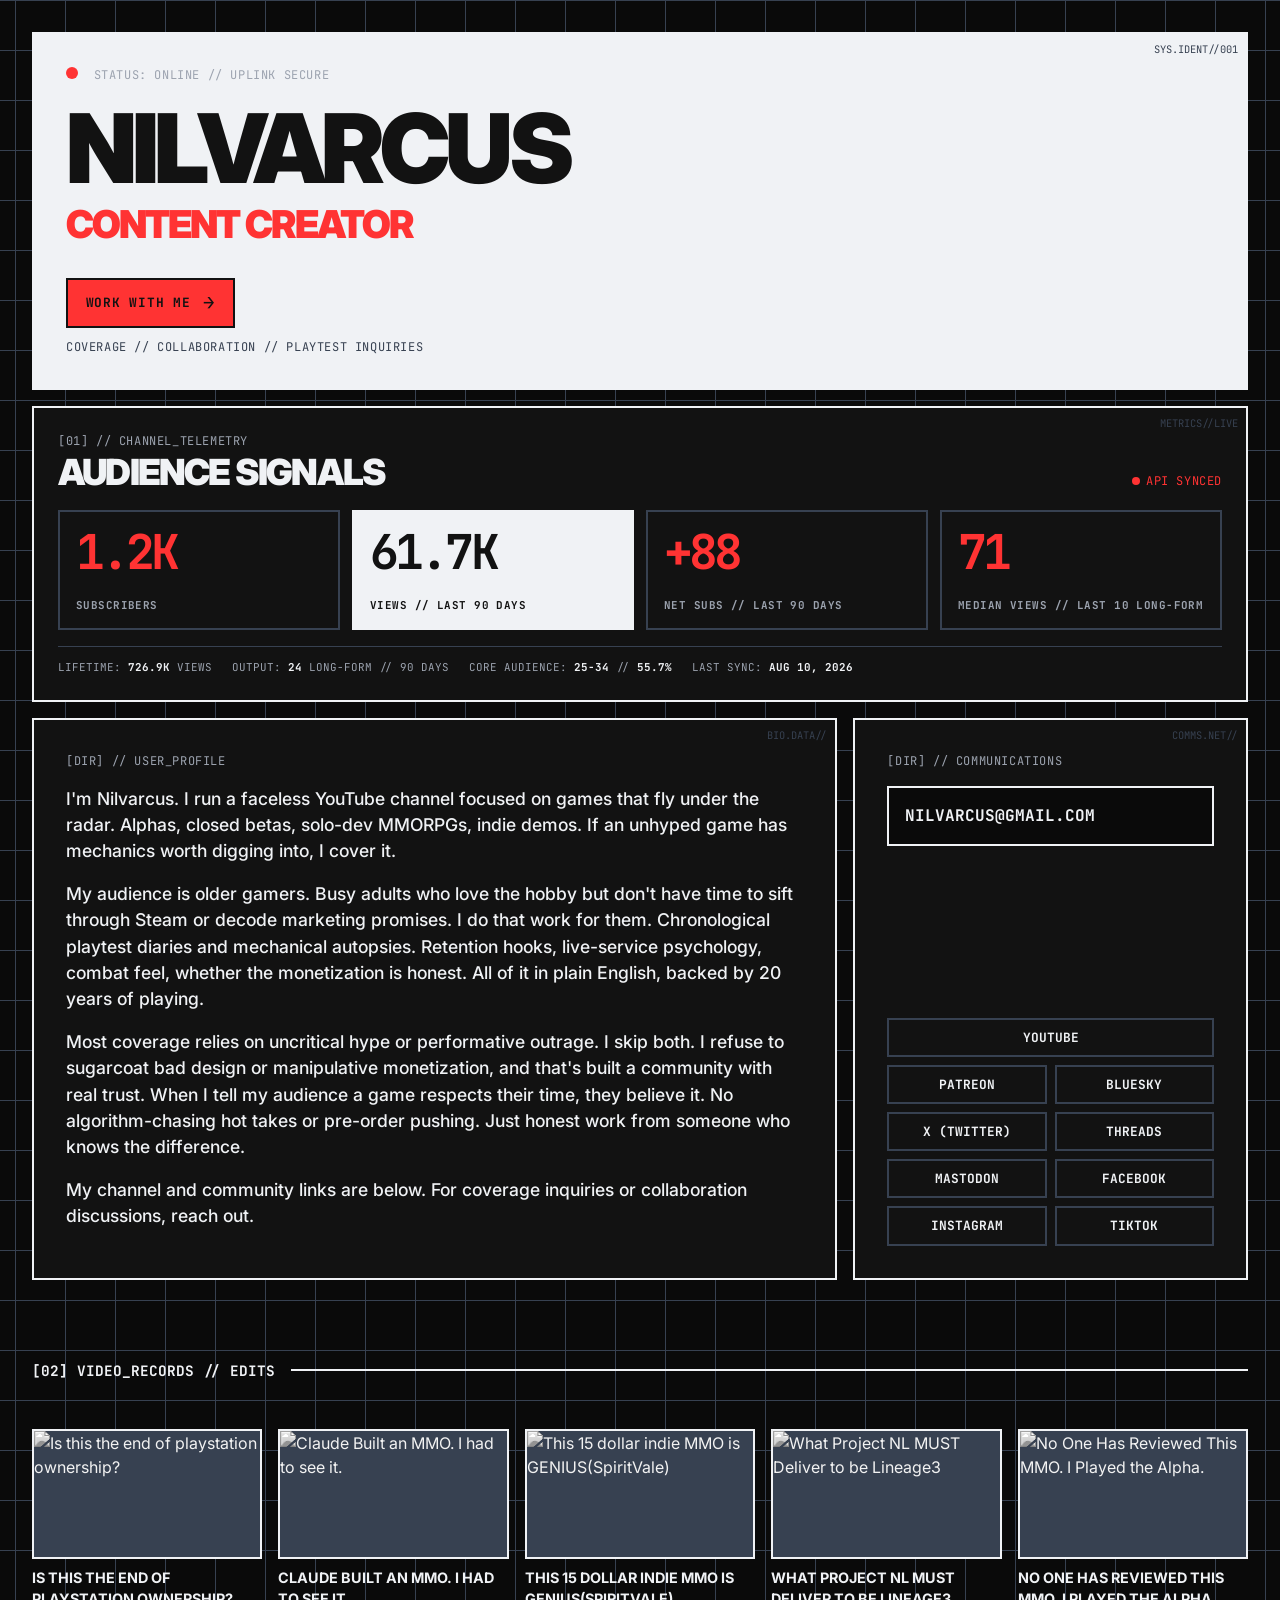
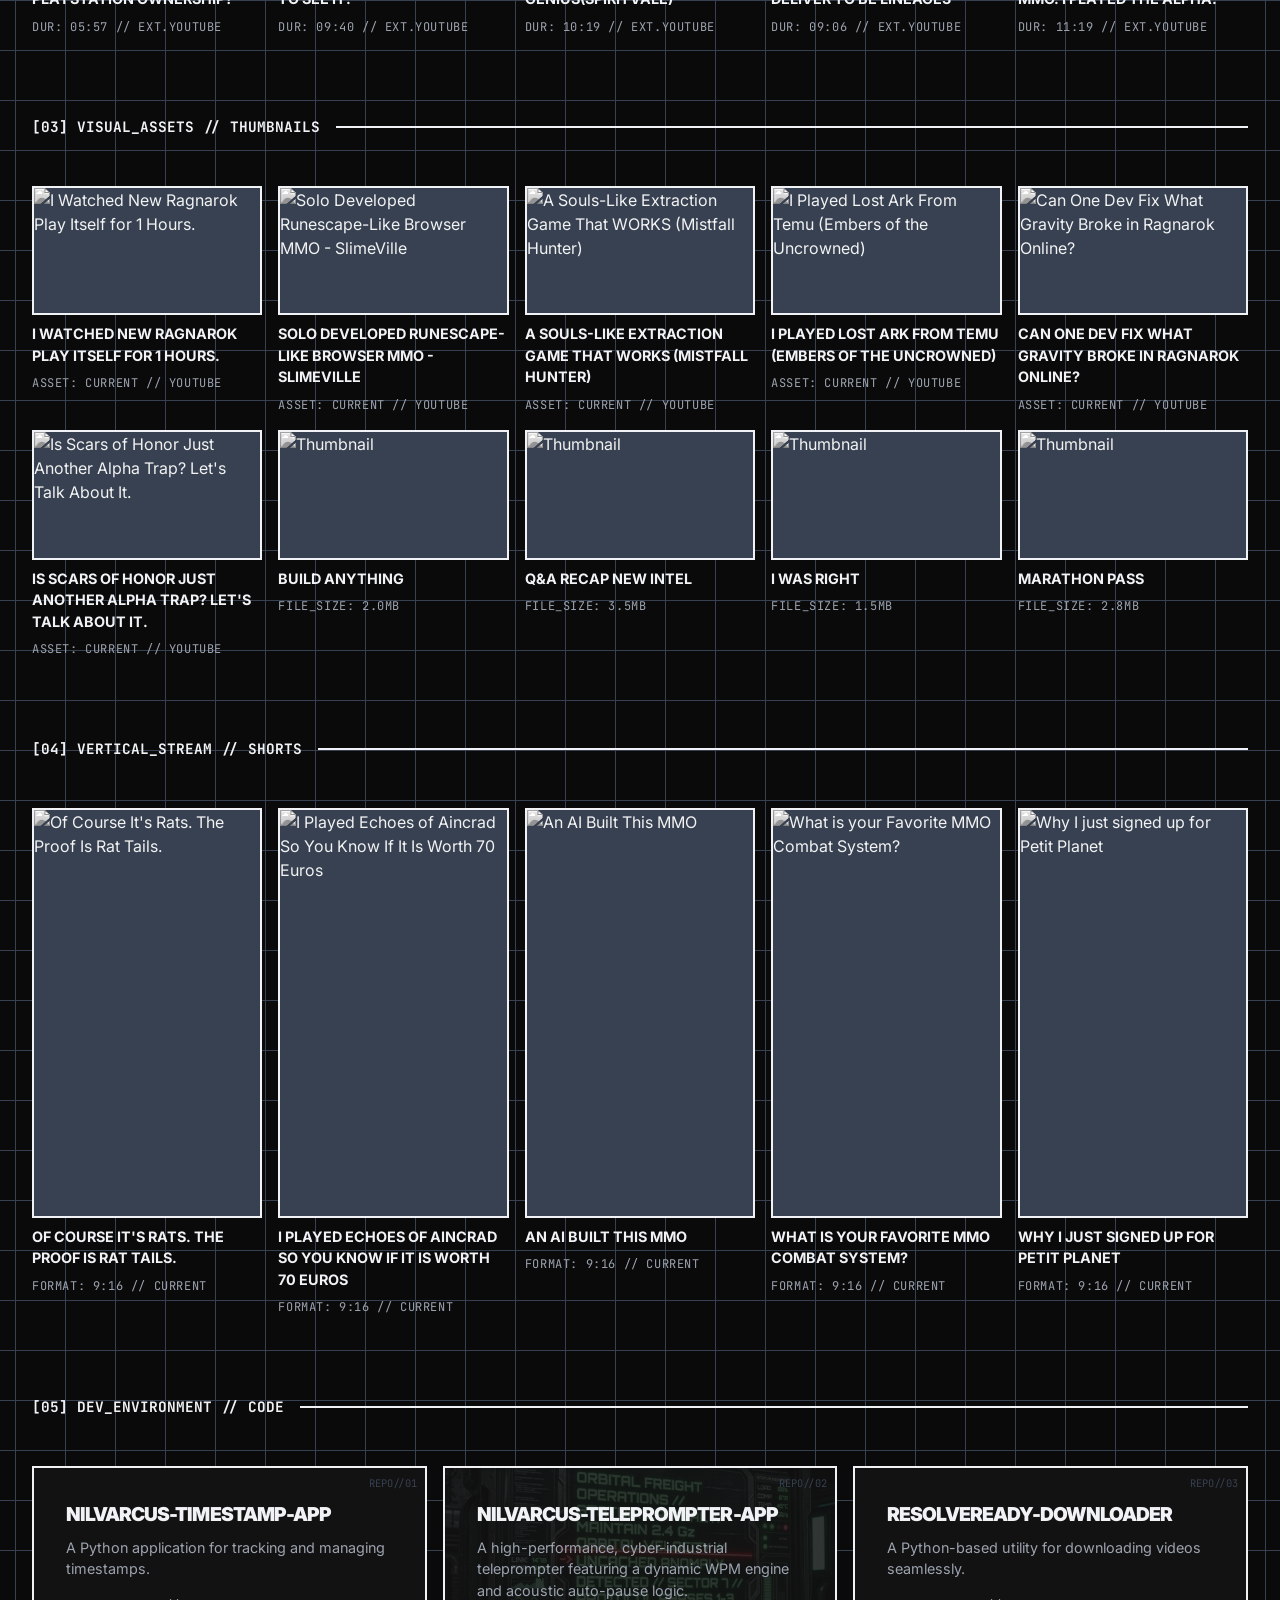
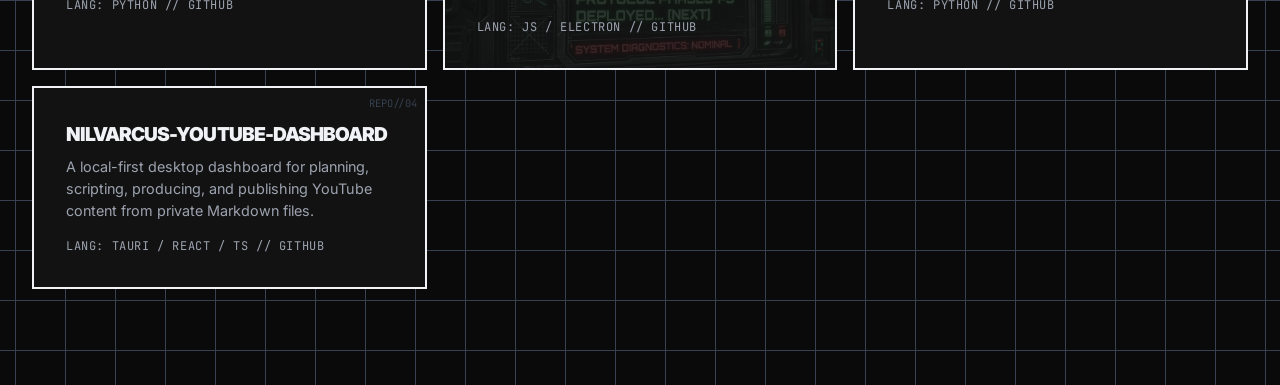
==== commit d8b4d5ac: "Update portfolio content and channel telemetry" ====
--- a/index.html
+++ b/index.html
@@ -20,11 +20,52 @@
         <!-- HEADER / HERO -->
         <header class="bento-card hero" data-label="SYS.IDENT//001">
             <div class="mono-tag" style="color:var(--text-muted); margin-bottom: 1rem;">
-                <span class="status-dot"></span> STATUS: ONLINE // UPLINK SECURE
+                <span class="status-dot" aria-hidden="true"></span> STATUS: ONLINE // UPLINK SECURE
             </div>
             <h1>NILVARCUS</h1>
             <h2>CONTENT CREATOR</h2>
+            <a href="mailto:Nilvarcus@gmail.com?subject=Collaboration%20inquiry%20for%20Nilvarcus" class="hero-cta">
+                WORK WITH ME <span aria-hidden="true">→</span>
+            </a>
+            <div class="hero-cta-note mono-tag">COVERAGE // COLLABORATION // PLAYTEST INQUIRIES</div>
         </header>
+
+        <!-- CHANNEL TELEMETRY -->
+        <section class="telemetry" data-label="METRICS//LIVE" aria-labelledby="telemetry-title">
+            <div class="telemetry-heading">
+                <div>
+                    <div class="mono-tag">[01] // CHANNEL_TELEMETRY</div>
+                    <h2 id="telemetry-title">Audience Signals</h2>
+                </div>
+                <div class="telemetry-status mono-tag"><span class="status-dot" aria-hidden="true"></span> API SYNCED</div>
+            </div>
+
+            <div class="stats-grid">
+                <article class="stat-card">
+                    <div class="stat-value" data-stat="metrics.subscribers_display">1.2K</div>
+                    <div class="stat-label">SUBSCRIBERS</div>
+                </article>
+                <article class="stat-card stat-card-accent">
+                    <div class="stat-value" data-stat="metrics.views_last_90_days_display">61.7K</div>
+                    <div class="stat-label">VIEWS // LAST 90 DAYS</div>
+                </article>
+                <article class="stat-card">
+                    <div class="stat-value" data-stat="metrics.net_subscribers_last_90_days_display">+88</div>
+                    <div class="stat-label">NET SUBS // LAST 90 DAYS</div>
+                </article>
+                <article class="stat-card">
+                    <div class="stat-value" data-stat="metrics.median_long_form_views_last_10_display">71</div>
+                    <div class="stat-label">MEDIAN VIEWS // LAST 10 LONG-FORM</div>
+                </article>
+            </div>
+
+            <div class="telemetry-footer">
+                <span>LIFETIME: <strong data-stat="metrics.lifetime_views_display">726.9K</strong> VIEWS</span>
+                <span>OUTPUT: <strong data-stat="metrics.long_form_uploads_last_90_days">24</strong> LONG-FORM // 90 DAYS</span>
+                <span>CORE AUDIENCE: <strong data-stat="metrics.core_audience.age_range">25-34</strong> // <strong data-stat="metrics.core_audience.viewer_percentage">55.7%</strong></span>
+                <span>LAST SYNC: <strong data-stat="updated_display">AUG 10, 2026</strong></span>
+            </div>
+        </section>
 
         <!-- ABOUT SECTION -->
         <section class="bento-card about" data-label="BIO.DATA//">
@@ -33,7 +74,7 @@
             <p>My audience is older gamers. Busy adults who love the hobby but don't have time to sift through Steam or decode marketing promises. I do that work for them. Chronological playtest diaries and mechanical autopsies. Retention hooks, live-service psychology, combat feel, whether the monetization is honest. All of it in plain English, backed by 20 years of playing.</p>
             <p>Most coverage relies on uncritical hype or performative outrage. I skip both. I refuse to sugarcoat bad design or manipulative monetization, and that's built a community with real trust. When I tell my audience a game respects their time, they believe it. No algorithm-chasing hot takes or pre-order pushing. Just honest work from someone who knows the difference.</p>
             <p>My channel and community links are below. For coverage inquiries or collaboration discussions, reach out.</p>
-        </section>
+        </section>
 
         <!-- CONTACT & SOCIALS -->
         <section class="bento-card contact" data-label="COMMS.NET//">
@@ -55,90 +96,94 @@
 
         <!-- LONG-FORM VIDEOS -->
         <div style="grid-column: span 12;">
-            <div class="section-header">[01] VIDEO_RECORDS // EDITS</div>
+            <div class="section-header">[02] VIDEO_RECORDS // EDITS</div>
         </div>
 
         <div class="media-grid">
             <!-- Video Item 1 -->
-            <a href="https://www.youtube.com/watch?v=8wLvxwbaZNo&t=1s" target="_blank" class="media-item">
-                <div class="media-box"><img src="https://img.youtube.com/vi/8wLvxwbaZNo/maxresdefault.jpg" alt="Video">
-                </div>
-                <div class="media-title">Why We Miss The Brutal World Of Lineage 2...</div>
-                <div class="mono-tag">DUR: 07:18 // EXT.YOUTUBE</div>
+            <a href="https://www.youtube.com/watch?v=x1T6JjplMdw" target="_blank" rel="noopener noreferrer" class="media-item">
+                <div class="media-box"><img src="https://img.youtube.com/vi/x1T6JjplMdw/maxresdefault.jpg"
+                        alt="Is this the end of playstation ownership?">
+                </div>
+                <div class="media-title">Is this the end of playstation ownership?</div>
+                <div class="mono-tag">DUR: 05:57 // EXT.YOUTUBE</div>
             </a>
             <!-- Video Item 2 -->
-            <a href="https://youtu.be/vD6t2dggmAY?si=PiBr9JGi9i-dcYiD" target="_blank" class="media-item">
-                <div class="media-box"><img src="https://img.youtube.com/vi/vD6t2dggmAY/maxresdefault.jpg" alt="Video">
-                </div>
-                <div class="media-title">The 5 MMOs That Ruined Modern Gaming For Me...</div>
-                <div class="mono-tag">DUR: 08:51 // EXT.YOUTUBE</div>
+            <a href="https://www.youtube.com/watch?v=ULhouIQoouY&t=75s" target="_blank" rel="noopener noreferrer" class="media-item">
+                <div class="media-box"><img src="https://img.youtube.com/vi/ULhouIQoouY/maxresdefault.jpg"
+                        alt="Claude Built an MMO. I had to see it.">
+                </div>
+                <div class="media-title">Claude Built an MMO. I had to see it.</div>
+                <div class="mono-tag">DUR: 09:40 // EXT.YOUTUBE</div>
             </a>
             <!-- Video Item 3 -->
-            <a href="https://www.youtube.com/watch?v=uuQFwgBmgrY&t" target="_blank" class="media-item">
-                <div class="media-box"><img src="https://img.youtube.com/vi/uuQFwgBmgrY/maxresdefault.jpg" alt="Video">
-                </div>
-                <div class="media-title">I Played Winds Of Valen And This is WHAT Happened…</div>
-                <div class="mono-tag">DUR: 06:16 // EXT.YOUTUBE</div>
+            <a href="https://www.youtube.com/watch?v=Bm1YowJJgqo&t=193s&pp=0gcJCcQLAYcqIYzv" target="_blank" rel="noopener noreferrer" class="media-item">
+                <div class="media-box"><img src="https://img.youtube.com/vi/Bm1YowJJgqo/maxresdefault.jpg"
+                        alt="This 15 dollar indie MMO is GENIUS(SpiritVale)">
+                </div>
+                <div class="media-title">This 15 dollar indie MMO is GENIUS(SpiritVale)</div>
+                <div class="mono-tag">DUR: 10:19 // EXT.YOUTUBE</div>
             </a>
             <!-- Video Item 4 -->
-            <a href="https://youtu.be/2qkjxxqyCuw?si=rV7hCcsPzJQik1EM" target="_blank" class="media-item">
-                <div class="media-box"><img src="https://img.youtube.com/vi/2qkjxxqyCuw/maxresdefault.jpg" alt="Video">
-                </div>
-                <div class="media-title">Most Anticipated Roguelike Games 2026</div>
-                <div class="mono-tag">DUR: 06:20 // EXT.YOUTUBE</div>
+            <a href="https://www.youtube.com/watch?v=G5fKnwdx-KA&t=2s" target="_blank" rel="noopener noreferrer" class="media-item">
+                <div class="media-box"><img src="https://img.youtube.com/vi/G5fKnwdx-KA/maxresdefault.jpg"
+                        alt="What Project NL MUST Deliver to be Lineage3">
+                </div>
+                <div class="media-title">What Project NL MUST Deliver to be Lineage3</div>
+                <div class="mono-tag">DUR: 09:06 // EXT.YOUTUBE</div>
             </a>
             <!-- Video Item 5 -->
-            <a href="https://www.youtube.com/watch?v=tqoRL4MHp74&t=11s" target="_blank" class="media-item">
-                <div class="media-box"><img src="https://img.youtube.com/vi/tqoRL4MHp74/maxresdefault.jpg" alt="Video">
-                </div>
-                <div class="media-title">Scars of Honor is rough...</div>
-                <div class="mono-tag">DUR: 07:17 // EXT.YOUTUBE</div>
+            <a href="https://www.youtube.com/watch?v=GLZ4lLizAXI" target="_blank" rel="noopener noreferrer" class="media-item">
+                <div class="media-box"><img src="https://img.youtube.com/vi/GLZ4lLizAXI/maxresdefault.jpg"
+                        alt="No One Has Reviewed This MMO. I Played the Alpha.">
+                </div>
+                <div class="media-title">No One Has Reviewed This MMO. I Played the Alpha.</div>
+                <div class="mono-tag">DUR: 11:19 // EXT.YOUTUBE</div>
             </a>
         </div>
 
         <!-- THUMBNAIL ART -->
         <div style="grid-column: span 12;">
-            <div class="section-header">[02] VISUAL_ASSETS // THUMBNAILS</div>
+            <div class="section-header">[03] VISUAL_ASSETS // THUMBNAILS</div>
         </div>
 
         <div class="media-grid thumb-grid">
-            <!-- Generating 10 Thumbnail Placeholders using JS below, but adding one purely in HTML as an example -->
-            <a href="https://www.youtube.com/watch?v=U3a4oB4fof8" target="_blank" class="media-item">
-                <div class="media-box"><img src="https://img.youtube.com/vi/U3a4oB4fof8/maxresdefault.jpg"
-                        alt="Thumbnail"></div>
-                <div class="media-title">Predicted.</div>
-                <div class="mono-tag">FILE_SIZE: 2.4MB</div>
-            </a>
-            <a href="https://www.youtube.com/watch?v=uNAtKGoj_SI&t=23s&pp=0gcJCa4KAYcqIYzv" target="_blank"
-                class="media-item">
-                <div class="media-box"><img src="https://img.youtube.com/vi/uNAtKGoj_SI/maxresdefault.jpg"
-                        alt="Thumbnail"></div>
-                <div class="media-title">Godlike: God Breakers</div>
-                <div class="mono-tag">FILE_SIZE: 1.8MB</div>
-            </a>
-            <a href="https://www.youtube.com/watch?v=H7A0boyWCVM&t=4s" target="_blank" class="media-item">
-                <div class="media-box"><img src="https://img.youtube.com/vi/H7A0boyWCVM/maxresdefault.jpg"
-                        alt="Thumbnail"></div>
-                <div class="media-title">Megabonk Addictive</div>
-                <div class="mono-tag">FILE_SIZE: 3.1MB</div>
-            </a>
-            <a href="https://www.youtube.com/watch?v=93KFbnkNHVo&t=203s" target="_blank" class="media-item">
-                <div class="media-box"><img src="https://img.youtube.com/vi/93KFbnkNHVo/maxresdefault.jpg"
-                        alt="Thumbnail"></div>
-                <div class="media-title">Silksong Is Here</div>
-                <div class="mono-tag">FILE_SIZE: 2.2MB</div>
-            </a>
-            <a href="https://www.youtube.com/watch?v=728hEKmczBE&t=1s" target="_blank" class="media-item">
-                <div class="media-box"><img src="https://img.youtube.com/vi/728hEKmczBE/maxresdefault.jpg"
-                        alt="Thumbnail"></div>
-                <div class="media-title">Run.</div>
-                <div class="mono-tag">FILE_SIZE: 1.9MB</div>
-            </a>
-            <a href="https://www.youtube.com/watch?v=q1qDMoct5Kg" target="_blank" class="media-item">
-                <div class="media-box"><img src="https://img.youtube.com/vi/q1qDMoct5Kg/maxresdefault.jpg"
-                        alt="Thumbnail"></div>
-                <div class="media-title">Free Sandbox MMORPG</div>
-                <div class="mono-tag">FILE_SIZE: 2.7MB</div>
+            <!-- Current thumbnail highlights -->
+            <a href="https://www.youtube.com/watch?v=wXId1f-qses" target="_blank" rel="noopener noreferrer" class="media-item">
+                <div class="media-box"><img src="https://img.youtube.com/vi/wXId1f-qses/maxresdefault.jpg"
+                        alt="I Watched New Ragnarok Play Itself for 1 Hours."></div>
+                <div class="media-title">I Watched New Ragnarok Play Itself for 1 Hours.</div>
+                <div class="mono-tag">ASSET: CURRENT // YOUTUBE</div>
+            </a>
+            <a href="https://www.youtube.com/watch?v=16krnUCbh7A" target="_blank" rel="noopener noreferrer" class="media-item">
+                <div class="media-box"><img src="https://img.youtube.com/vi/16krnUCbh7A/maxresdefault.jpg"
+                        alt="Solo Developed Runescape-Like Browser MMO - SlimeVille"></div>
+                <div class="media-title">Solo Developed Runescape-Like Browser MMO - SlimeVille</div>
+                <div class="mono-tag">ASSET: CURRENT // YOUTUBE</div>
+            </a>
+            <a href="https://www.youtube.com/watch?v=kiO7JNRuz2k" target="_blank" rel="noopener noreferrer" class="media-item">
+                <div class="media-box"><img src="https://img.youtube.com/vi/kiO7JNRuz2k/maxresdefault.jpg"
+                        alt="A Souls-Like Extraction Game That WORKS (Mistfall Hunter)"></div>
+                <div class="media-title">A Souls-Like Extraction Game That WORKS (Mistfall Hunter)</div>
+                <div class="mono-tag">ASSET: CURRENT // YOUTUBE</div>
+            </a>
+            <a href="https://www.youtube.com/watch?v=d5cAfNR1M8M" target="_blank" rel="noopener noreferrer" class="media-item">
+                <div class="media-box"><img src="https://img.youtube.com/vi/d5cAfNR1M8M/maxresdefault.jpg"
+                        alt="I Played Lost Ark From Temu (Embers of the Uncrowned)"></div>
+                <div class="media-title">I Played Lost Ark From Temu (Embers of the Uncrowned)</div>
+                <div class="mono-tag">ASSET: CURRENT // YOUTUBE</div>
+            </a>
+            <a href="https://www.youtube.com/watch?v=fLRjr4PvItk" target="_blank" rel="noopener noreferrer" class="media-item">
+                <div class="media-box"><img src="https://img.youtube.com/vi/fLRjr4PvItk/maxresdefault.jpg"
+                        alt="Can One Dev Fix What Gravity Broke in Ragnarok Online?"></div>
+                <div class="media-title">Can One Dev Fix What Gravity Broke in Ragnarok Online?</div>
+                <div class="mono-tag">ASSET: CURRENT // YOUTUBE</div>
+            </a>
+            <a href="https://www.youtube.com/watch?v=B4viVlyX4sw" target="_blank" rel="noopener noreferrer" class="media-item">
+                <div class="media-box"><img src="https://img.youtube.com/vi/B4viVlyX4sw/maxresdefault.jpg"
+                        alt="Is Scars of Honor Just Another Alpha Trap? Let's Talk About It."></div>
+                <div class="media-title">Is Scars of Honor Just Another Alpha Trap? Let's Talk About It.</div>
+                <div class="mono-tag">ASSET: CURRENT // YOUTUBE</div>
             </a>
             <a href="https://www.youtube.com/watch?v=xzQAgUKbMww&t=81s" target="_blank" class="media-item">
                 <div class="media-box"><img src="https://img.youtube.com/vi/xzQAgUKbMww/maxresdefault.jpg"
@@ -168,60 +213,60 @@
 
         <!-- SHORT FORM CONTENT -->
         <div style="grid-column: span 12;">
-            <div class="section-header">[03] VERTICAL_STREAM // SHORTS</div>
+            <div class="section-header">[04] VERTICAL_STREAM // SHORTS</div>
         </div>
 
         <div class="media-grid shorts-grid">
             <!-- Short 1 -->
-            <a href="https://www.youtube.com/shorts/4mW2EWRO_vQ" target="_blank" class="media-item video-hover-item"
-                data-video-id="4mW2EWRO_vQ">
+            <a href="https://www.youtube.com/shorts/lPDDWGlH_20" target="_blank" rel="noopener noreferrer" class="media-item video-hover-item"
+                data-video-id="lPDDWGlH_20">
                 <div class="media-box">
-                    <img src="https://img.youtube.com/vi/4mW2EWRO_vQ/hq720.jpg" alt="Short">
-                </div>
-                <div class="media-title">The Next Big Survival Game Is Now On Steam - WINDROSE</div>
-                <div class="mono-tag">FORMAT: 9:16</div>
+                    <img src="https://img.youtube.com/vi/lPDDWGlH_20/hq720.jpg" alt="Of Course It's Rats. The Proof Is Rat Tails.">
+                </div>
+                <div class="media-title">Of Course It's Rats. The Proof Is Rat Tails.</div>
+                <div class="mono-tag">FORMAT: 9:16 // CURRENT</div>
             </a>
             <!-- Short 2 -->
-            <a href="https://www.youtube.com/shorts/HBVidjdJDzo" target="_blank" class="media-item video-hover-item"
-                data-video-id="HBVidjdJDzo">
+            <a href="https://www.youtube.com/shorts/-KA49fBcnqo" target="_blank" rel="noopener noreferrer" class="media-item video-hover-item"
+                data-video-id="-KA49fBcnqo">
                 <div class="media-box">
-                    <img src="https://img.youtube.com/vi/HBVidjdJDzo/hq720.jpg" alt="Short">
-                </div>
-                <div class="media-title">What MMO Ruined gaming for you?</div>
-                <div class="mono-tag">FORMAT: 9:16</div>
+                    <img src="https://img.youtube.com/vi/-KA49fBcnqo/hq720.jpg" alt="I Played Echoes of Aincrad So You Know If It Is Worth 70 Euros">
+                </div>
+                <div class="media-title">I Played Echoes of Aincrad So You Know If It Is Worth 70 Euros</div>
+                <div class="mono-tag">FORMAT: 9:16 // CURRENT</div>
             </a>
             <!-- Short 3 -->
-            <a href="https://www.youtube.com/shorts/LsSQgPjr8c0" target="_blank" class="media-item video-hover-item"
-                data-video-id="LsSQgPjr8c0">
+            <a href="https://www.youtube.com/shorts/sO11K5soRv0" target="_blank" rel="noopener noreferrer" class="media-item video-hover-item"
+                data-video-id="sO11K5soRv0">
                 <div class="media-box">
-                    <img src="https://img.youtube.com/vi/LsSQgPjr8c0/hq720.jpg" alt="Short">
-                </div>
-                <div class="media-title">This New F2P MMO Feels Weirdly Familiar..</div>
-                <div class="mono-tag">FORMAT: 9:16</div>
+                    <img src="https://img.youtube.com/vi/sO11K5soRv0/hq720.jpg" alt="An AI Built This MMO">
+                </div>
+                <div class="media-title">An AI Built This MMO</div>
+                <div class="mono-tag">FORMAT: 9:16 // CURRENT</div>
             </a>
             <!-- Short 4 -->
-            <a href="https://www.youtube.com/shorts/ws7rFDSNGMU" target="_blank" class="media-item video-hover-item"
-                data-video-id="ws7rFDSNGMU">
+            <a href="https://www.youtube.com/shorts/OYwfx5waJUk" target="_blank" rel="noopener noreferrer" class="media-item video-hover-item"
+                data-video-id="OYwfx5waJUk">
                 <div class="media-box">
-                    <img src="https://img.youtube.com/vi/ws7rFDSNGMU/hq720.jpg" alt="Short">
-                </div>
-                <div class="media-title">Most Anticipated Roguelike Games 2026</div>
-                <div class="mono-tag">FORMAT: 9:16</div>
+                    <img src="https://img.youtube.com/vi/OYwfx5waJUk/hq720.jpg" alt="What is your Favorite MMO Combat System?">
+                </div>
+                <div class="media-title">What is your Favorite MMO Combat System?</div>
+                <div class="mono-tag">FORMAT: 9:16 // CURRENT</div>
             </a>
             <!-- Short 5 -->
-            <a href="https://www.youtube.com/shorts/uhY5uO81K-s" target="_blank" class="media-item video-hover-item"
-                data-video-id="uhY5uO81K-s">
+            <a href="https://www.youtube.com/shorts/_YnQoPPabxQ" target="_blank" rel="noopener noreferrer" class="media-item video-hover-item"
+                data-video-id="_YnQoPPabxQ">
                 <div class="media-box">
-                    <img src="https://img.youtube.com/vi/uhY5uO81K-s/hq720.jpg" alt="Short">
-                </div>
-                <div class="media-title">Aion 2 Surprise Livestream by the developers...</div>
-                <div class="mono-tag">FORMAT: 9:16</div>
+                    <img src="https://img.youtube.com/vi/_YnQoPPabxQ/hq720.jpg" alt="Why I just signed up for Petit Planet">
+                </div>
+                <div class="media-title">Why I just signed up for Petit Planet</div>
+                <div class="mono-tag">FORMAT: 9:16 // CURRENT</div>
             </a>
         </div>
 
         <!-- CODING PROJECTS -->
         <div style="grid-column: span 12;">
-            <div class="section-header">[04] DEV_ENVIRONMENT // CODE</div>
+            <div class="section-header">[05] DEV_ENVIRONMENT // CODE</div>
         </div>
 
         <div class="media-grid code-grid" style="margin-bottom: 4rem;">
@@ -246,6 +291,11 @@
                 <p style="font-size: 0.9rem; margin-bottom: 1rem; color: var(--text-muted);">A Python-based utility for downloading videos seamlessly.</p>
                 <div class="mono-tag">LANG: PYTHON // GITHUB</div>
             </a>
+            <a href="https://github.com/Nilvarcus/Nilvarcus-YouTube-Dashboard" target="_blank" rel="noopener noreferrer" class="bento-card interactive" data-label="REPO//04">
+                <h3 style="margin-bottom: 0.5rem; font-size: 1.2rem;">Nilvarcus-YouTube-Dashboard</h3>
+                <p style="font-size: 0.9rem; margin-bottom: 1rem; color: var(--text-muted);">A local-first desktop dashboard for planning, scripting, producing, and publishing YouTube content from private Markdown files.</p>
+                <div class="mono-tag">LANG: TAURI / REACT / TS // GITHUB</div>
+            </a>
         </div>
 
     </div>
@@ -257,6 +307,44 @@
     </div>
 
     <!-- Optional JS for minor tech effects (Terminal scrambling effect on hover) -->
+    <script>
+        // Keep the visible fallback values useful when opening index.html directly,
+        // then refresh them from the API-generated stats file when served normally.
+        fetch('stats.json')
+            .then(response => response.ok ? response.json() : Promise.reject(response.status))
+            .then(stats => {
+                const values = stats.metrics || {};
+                const updated = stats.updated ? new Date(stats.updated) : null;
+                const updatedLabel = updated && !Number.isNaN(updated.getTime())
+                    ? updated.toLocaleDateString('en-US', { month: 'short', day: 'numeric', year: 'numeric' }).toUpperCase()
+                    : null;
+
+                document.querySelectorAll('[data-stat]').forEach(element => {
+                    const path = element.dataset.stat.split('.');
+                    let value = stats;
+                    path.forEach(key => { value = value?.[key]; });
+                    if (path[0] === 'updated_display') value = updatedLabel;
+                    if (value !== null && value !== undefined && value !== '') {
+                        element.textContent = value;
+                    }
+                });
+
+                const netSubs = document.querySelector('[data-stat="metrics.net_subscribers_last_90_days_display"]');
+                if (netSubs && !netSubs.textContent.startsWith('+') && Number(values.net_subscribers_last_90_days) > 0) {
+                    netSubs.textContent = `+${netSubs.textContent}`;
+                }
+
+                const audiencePercentage = document.querySelector('[data-stat="metrics.core_audience.viewer_percentage"]');
+                if (audiencePercentage && !audiencePercentage.textContent.endsWith('%')) {
+                    audiencePercentage.textContent += '%';
+                }
+            })
+            .catch(() => {
+                const syncStatus = document.querySelector('.telemetry-status');
+                if (syncStatus) syncStatus.lastChild.textContent = ' API FALLBACK';
+            });
+    </script>
+
     <script>
         // Modal Logic
         const modal = document.getElementById('image-modal');
--- a/style.css
+++ b/style.css
@@ -136,6 +136,126 @@
    SPECIFIC SECTIONS
    ========================================= */
 
+/* Channel Telemetry */
+.telemetry {
+    grid-column: span 12;
+    background: var(--surface-color);
+    border: 2px solid var(--text-main);
+    padding: 1.5rem;
+    position: relative;
+    overflow: hidden;
+}
+
+.telemetry::before {
+    content: attr(data-label);
+    position: absolute;
+    top: 0.5rem;
+    right: 0.5rem;
+    font-family: var(--font-mono);
+    font-size: 0.65rem;
+    color: var(--border-color);
+}
+
+.telemetry-heading {
+    display: flex;
+    align-items: flex-end;
+    justify-content: space-between;
+    gap: 1rem;
+    margin-bottom: 1.25rem;
+}
+
+.telemetry-heading h2 {
+    margin-top: 0.25rem;
+    font-size: clamp(1.5rem, 3vw, 2.25rem);
+    line-height: 1;
+}
+
+.telemetry-status {
+    display: flex;
+    align-items: center;
+    gap: 0.35rem;
+    color: var(--accent-red);
+}
+
+.telemetry-status .status-dot {
+    width: 8px;
+    height: 8px;
+    margin-right: 0;
+}
+
+.stats-grid {
+    display: grid;
+    grid-template-columns: repeat(4, 1fr);
+    gap: 0.75rem;
+}
+
+.stat-card {
+    min-height: 7.5rem;
+    padding: 1rem;
+    border: 2px solid var(--border-color);
+    display: flex;
+    flex-direction: column;
+    justify-content: space-between;
+    transition: 0.15s ease-out;
+}
+
+.stat-card:hover {
+    border-color: var(--accent-red);
+    transform: translateY(-3px);
+    box-shadow: 4px 4px 0 var(--accent-red);
+}
+
+.stat-card-accent {
+    background: var(--text-main);
+    color: var(--surface-color);
+    border-color: var(--text-main);
+}
+
+.stat-card-accent .stat-label {
+    color: var(--surface-color);
+}
+
+.stat-value {
+    color: var(--accent-red);
+    font-family: var(--font-mono);
+    font-size: clamp(1.8rem, 4vw, 3rem);
+    font-weight: 700;
+    line-height: 1;
+    letter-spacing: -0.08em;
+}
+
+.stat-card-accent .stat-value {
+    color: var(--surface-color);
+}
+
+.stat-label {
+    color: var(--text-muted);
+    font-family: var(--font-mono);
+    font-size: 0.68rem;
+    font-weight: 700;
+    letter-spacing: 0.04em;
+    line-height: 1.25;
+    text-transform: uppercase;
+}
+
+.telemetry-footer {
+    display: flex;
+    flex-wrap: wrap;
+    gap: 0.5rem 1.25rem;
+    margin-top: 1rem;
+    padding-top: 0.75rem;
+    border-top: 1px solid var(--border-color);
+    color: var(--text-muted);
+    font-family: var(--font-mono);
+    font-size: 0.68rem;
+    text-transform: uppercase;
+}
+
+.telemetry-footer strong {
+    color: var(--text-main);
+    font-weight: 700;
+}
+
 /* Hero Identity */
 .hero {
     grid-column: span 12;
@@ -154,6 +274,49 @@
 .hero h2 {
     color: var(--accent-red);
     font-size: clamp(1.5rem, 3vw, 2.5rem);
+}
+
+.hero-cta {
+    align-self: flex-start;
+    display: inline-flex;
+    align-items: center;
+    gap: 0.75rem;
+    margin-top: 1.5rem;
+    padding: 0.85rem 1.1rem;
+    background: var(--accent-red);
+    border: 2px solid var(--surface-color);
+    color: var(--surface-color);
+    font-family: var(--font-mono);
+    font-size: 0.8rem;
+    font-weight: 700;
+    letter-spacing: 0.06em;
+    transition: 0.15s ease-out;
+}
+
+.hero-cta span {
+    font-size: 1.2rem;
+    line-height: 0.8;
+    transition: transform 0.15s ease-out;
+}
+
+.hero-cta:hover,
+.hero-cta:focus-visible {
+    background: var(--surface-color);
+    color: var(--text-main);
+    transform: translate(-3px, -3px);
+    box-shadow: 6px 6px 0 var(--accent-red);
+    outline: 3px solid var(--accent-red);
+    outline-offset: 3px;
+}
+
+.hero-cta:hover span,
+.hero-cta:focus-visible span {
+    transform: translateX(4px);
+}
+
+.hero-cta-note {
+    margin-top: 0.65rem;
+    color: var(--border-color);
 }
 
 .status-dot {
@@ -317,6 +480,34 @@
 @media (max-width: 768px) {
     body {
         padding: 1rem;
+    }
+
+    .hero-cta {
+        width: 100%;
+        justify-content: space-between;
+    }
+
+    .hero-cta-note {
+        font-size: 0.65rem;
+        line-height: 1.4;
+    }
+
+    .telemetry {
+        padding: 1rem;
+    }
+
+    .telemetry-heading {
+        align-items: flex-start;
+        flex-direction: column;
+    }
+
+    .stats-grid {
+        grid-template-columns: repeat(2, 1fr);
+    }
+
+    .telemetry-footer {
+        flex-direction: column;
+        gap: 0.4rem;
     }
 
     .media-grid,
